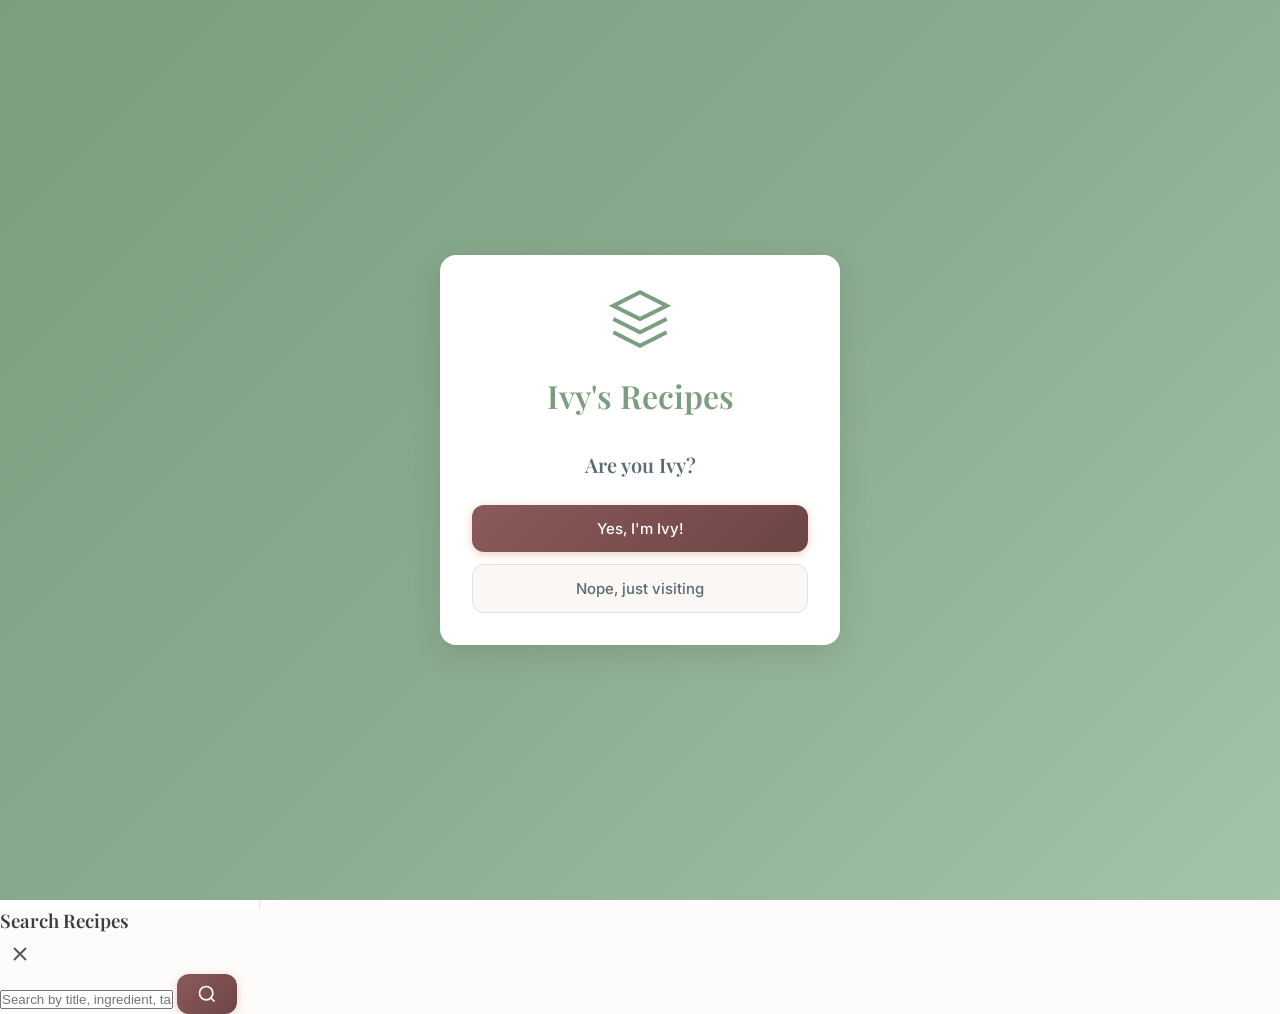
==== index.html @ b48555ba "Add meal plan bulk actions, weekly view, and drag-and-drop - Add bulk "Add to Meal Plan" button with" ====
<!DOCTYPE html>
<html lang="en">
<head>
    <meta charset="UTF-8">
    <meta name="viewport" content="width=device-width, initial-scale=1.0">
    <meta name="description" content="Ivy's Recipes - Save, organize, and find your favorite recipes">
    <meta name="theme-color" content="#7b9971">
    <meta name="apple-mobile-web-app-capable" content="yes">
    <meta name="apple-mobile-web-app-status-bar-style" content="default">
    <meta name="apple-mobile-web-app-title" content="Ivy's Recipes">
    <title>Ivy's Recipes</title>
    <link rel="manifest" href="manifest.json">
    <link rel="apple-touch-icon" href="icons/icon-192.png">
    <link rel="preconnect" href="https://fonts.googleapis.com">
    <link rel="preconnect" href="https://fonts.gstatic.com" crossorigin>
    <link href="https://fonts.googleapis.com/css2?family=Inter:wght@400;500;600&family=Pacifico&family=Playfair+Display:wght@600&display=swap" rel="stylesheet">
    <link rel="stylesheet" href="styles.css">
    <!-- Firebase SDK -->
    <script src="https://www.gstatic.com/firebasejs/9.23.0/firebase-app-compat.js"></script>
    <script src="https://www.gstatic.com/firebasejs/9.23.0/firebase-database-compat.js"></script>
    <script src="https://www.gstatic.com/firebasejs/9.23.0/firebase-storage-compat.js"></script>
</head>
<body>
    <!-- Auth Overlay -->
    <div id="auth-overlay" class="auth-overlay" hidden>
        <div class="auth-content">
            <div class="auth-icon">
                <svg width="64" height="64" viewBox="0 0 24 24" fill="none" stroke="currentColor" stroke-width="1.5">
                    <path d="M12 2L2 7l10 5 10-5-10-5zM2 17l10 5 10-5M2 12l10 5 10-5"></path>
                </svg>
            </div>
            <h1 class="auth-title">Ivy's Recipes</h1>

            <div id="auth-question-section" class="auth-section">
                <p class="auth-question">Are you Ivy?</p>
                <div class="auth-buttons">
                    <button id="auth-yes" class="btn btn-primary">Yes, I'm Ivy!</button>
                    <button id="auth-no" class="btn btn-secondary">Nope, just visiting</button>
                </div>
            </div>

            <div id="auth-password-section" class="auth-section" hidden>
                <p class="auth-question">Enter your password:</p>
                <div class="auth-password-form">
                    <input type="password" id="auth-password" class="auth-password-input" placeholder="Password...">
                    <button id="auth-submit-password" class="btn btn-primary">Enter</button>
                </div>
                <p id="auth-password-error" class="auth-error" hidden>That's not right. Try again!</p>
            </div>

            <div id="auth-not-ivy-section" class="auth-section" hidden>
                <p class="auth-message">That's ok. You can still see all of Ivy's Recipes and suggest recipes for her to try! (:</p>
                <button id="auth-continue" class="btn btn-primary">Continue</button>
            </div>
        </div>
    </div>

    <div id="app">
        <!-- Header with Ivy Banner -->
        <header class="header">
            <div class="header-banner">
                <h1 class="logo">Ivy's Recipes</h1>
                <div class="bookmarklet-inline" title="Drag me to your bookmarks bar!">
                    <a id="bookmarklet-drag" href="#" class="bookmarklet-drag-btn">
                        <svg width="14" height="14" viewBox="0 0 24 24" fill="none" stroke="currentColor" stroke-width="2">
                            <path d="m19 21-7-5-7 5V5a2 2 0 0 1 2-2h10a2 2 0 0 1 2 2z"></path>
                        </svg>
                        Save Recipe
                    </a>
                    <span class="bookmarklet-hint">drag to bookmarks</span>
                </div>
            </div>
            <div class="header-content">
                <!-- Sidebar Toggle -->
                <button id="btn-sidebar-toggle" class="btn btn-icon btn-sidebar-toggle-header" aria-label="Toggle sidebar" title="Toggle sidebar">
                    <svg width="20" height="20" viewBox="0 0 24 24" fill="none" stroke="currentColor" stroke-width="2">
                        <rect x="3" y="3" width="18" height="18" rx="2" ry="2"></rect>
                        <line x1="9" y1="3" x2="9" y2="21"></line>
                    </svg>
                </button>

                <!-- Centered Search -->
                <div class="header-search" id="header-search-container">
                    <input type="text" id="header-search" class="header-search-input" placeholder="Search recipes...">
                    <button type="button" id="btn-search-close" class="btn btn-icon search-close-btn" aria-label="Close search">
                        <svg width="20" height="20" viewBox="0 0 24 24" fill="none" stroke="currentColor" stroke-width="2">
                            <path d="M18 6 6 18M6 6l12 12"></path>
                        </svg>
                    </button>
                </div>

                <!-- Right-side Actions -->
                <div class="header-actions">
                    <!-- Mobile Search Toggle -->
                    <button id="btn-search-toggle" class="btn btn-icon search-toggle-btn" aria-label="Search" title="Search">
                        <svg width="20" height="20" viewBox="0 0 24 24" fill="none" stroke="currentColor" stroke-width="2">
                            <circle cx="11" cy="11" r="8"></circle>
                            <path d="m21 21-4.35-4.35"></path>
                        </svg>
                    </button>
                    <!-- Cloud Sync Status -->
                    <button id="btn-cloud-sync" class="btn btn-icon" aria-label="Cloud sync" title="Cloud sync" hidden>
                        <svg id="cloud-sync-icon" width="20" height="20" viewBox="0 0 24 24" fill="none" stroke="currentColor" stroke-width="2">
                            <path d="M18 10h-1.26A8 8 0 1 0 9 20h9a5 5 0 0 0 0-10z"></path>
                        </svg>
                    </button>
                    <!-- Add Recipe with Dropdown -->
                    <div class="add-recipe-container">
                        <button id="btn-add-recipe" class="btn btn-primary">
                            + Add Recipe
                            <svg width="16" height="16" viewBox="0 0 24 24" fill="none" stroke="currentColor" stroke-width="2">
                                <polyline points="6 9 12 15 18 9"></polyline>
                            </svg>
                        </button>
                        <div id="add-recipe-dropdown" class="dropdown-menu" hidden>
                            <button id="btn-add-from-url" class="dropdown-item">
                                <svg width="18" height="18" viewBox="0 0 24 24" fill="none" stroke="currentColor" stroke-width="2">
                                    <path d="M10 13a5 5 0 0 0 7.54.54l3-3a5 5 0 0 0-7.07-7.07l-1.72 1.71"></path>
                                    <path d="M14 11a5 5 0 0 0-7.54-.54l-3 3a5 5 0 0 0 7.07 7.07l1.71-1.71"></path>
                                </svg>
                                From URL
                            </button>
                            <button id="btn-add-manual" class="dropdown-item">
                                <svg width="18" height="18" viewBox="0 0 24 24" fill="none" stroke="currentColor" stroke-width="2">
                                    <path d="M11 4H4a2 2 0 0 0-2 2v14a2 2 0 0 0 2 2h14a2 2 0 0 0 2-2v-7"></path>
                                    <path d="M18.5 2.5a2.121 2.121 0 0 1 3 3L12 15l-4 1 1-4 9.5-9.5z"></path>
                                </svg>
                                Manual Entry
                            </button>
                            <div class="dropdown-divider"></div>
                            <button id="btn-import" class="dropdown-item">
                                <svg width="18" height="18" viewBox="0 0 24 24" fill="none" stroke="currentColor" stroke-width="2">
                                    <path d="M21 15v4a2 2 0 0 1-2 2H5a2 2 0 0 1-2-2v-4"></path>
                                    <polyline points="7 10 12 15 17 10"></polyline>
                                    <line x1="12" y1="15" x2="12" y2="3"></line>
                                </svg>
                                Import File
                            </button>
                            <button id="btn-bulk-import" class="dropdown-item">
                                <svg width="18" height="18" viewBox="0 0 24 24" fill="none" stroke="currentColor" stroke-width="2">
                                    <line x1="8" y1="6" x2="21" y2="6"></line>
                                    <line x1="8" y1="12" x2="21" y2="12"></line>
                                    <line x1="8" y1="18" x2="21" y2="18"></line>
                                    <line x1="3" y1="6" x2="3.01" y2="6"></line>
                                    <line x1="3" y1="12" x2="3.01" y2="12"></line>
                                    <line x1="3" y1="18" x2="3.01" y2="18"></line>
                                </svg>
                                Batch Add URLs
                            </button>
                        </div>
                    </div>

                    <!-- Menu (3 dots) -->
                    <div class="menu-container">
                        <button id="btn-menu" class="btn btn-icon" aria-label="Menu">
                            <svg width="20" height="20" viewBox="0 0 24 24" fill="none" stroke="currentColor" stroke-width="2">
                                <circle cx="12" cy="12" r="1"></circle>
                                <circle cx="12" cy="5" r="1"></circle>
                                <circle cx="12" cy="19" r="1"></circle>
                            </svg>
                        </button>
                        <div id="dropdown-menu" class="dropdown-menu" hidden>
                            <button id="btn-export" class="dropdown-item">
                                <svg width="18" height="18" viewBox="0 0 24 24" fill="none" stroke="currentColor" stroke-width="2">
                                    <path d="M21 15v4a2 2 0 0 1-2 2H5a2 2 0 0 1-2-2v-4"></path>
                                    <polyline points="17 8 12 3 7 8"></polyline>
                                    <line x1="12" y1="3" x2="12" y2="15"></line>
                                </svg>
                                Export Recipes
                            </button>
                            <button id="btn-install" class="dropdown-item">
                                <svg width="18" height="18" viewBox="0 0 24 24" fill="none" stroke="currentColor" stroke-width="2">
                                    <rect x="5" y="2" width="14" height="20" rx="2" ry="2"></rect>
                                    <line x1="12" y1="18" x2="12" y2="18"></line>
                                </svg>
                                Install App
                            </button>
                            <button id="btn-sync" class="dropdown-item">
                                <svg width="18" height="18" viewBox="0 0 24 24" fill="none" stroke="currentColor" stroke-width="2">
                                    <polyline points="23 4 23 10 17 10"></polyline>
                                    <polyline points="1 20 1 14 7 14"></polyline>
                                    <path d="M3.51 9a9 9 0 0 1 14.85-3.36L23 10M1 14l4.64 4.36A9 9 0 0 0 20.49 15"></path>
                                </svg>
                                Sync to Cloud
                            </button>
                            <div class="dropdown-divider"></div>
                            <button id="btn-logout" class="dropdown-item">
                                <svg width="18" height="18" viewBox="0 0 24 24" fill="none" stroke="currentColor" stroke-width="2">
                                    <path d="M9 21H5a2 2 0 0 1-2-2V5a2 2 0 0 1 2-2h4"></path>
                                    <polyline points="16 17 21 12 16 7"></polyline>
                                    <line x1="21" y1="12" x2="9" y2="12"></line>
                                </svg>
                                <span id="logout-text">Log Out</span>
                            </button>
                        </div>
                    </div>
                </div>
            </div>
        </header>

        <!-- Main Layout with Sidebar -->
        <div class="main-layout">
            <!-- Sidebar overlay for mobile -->
            <div id="sidebar-overlay" class="sidebar-overlay"></div>

            <!-- Sidebar -->
            <aside class="sidebar" id="sidebar">
                <div class="sidebar-section">
                    <div class="sidebar-section-content">
                        <button class="sidebar-item active" data-filter="all">
                            <svg viewBox="0 0 24 24" fill="none" stroke="currentColor" stroke-width="2">
                                <path d="M3 9l9-7 9 7v11a2 2 0 0 1-2 2H5a2 2 0 0 1-2-2z"></path>
                                <polyline points="9 22 9 12 15 12 15 22"></polyline>
                            </svg>
                            All Recipes
                            <span class="sidebar-item-count" id="count-all">0</span>
                        </button>
                        <button class="sidebar-item" data-filter="recent">
                            <svg viewBox="0 0 24 24" fill="none" stroke="currentColor" stroke-width="2">
                                <circle cx="12" cy="12" r="10"></circle>
                                <polyline points="12 6 12 12 16 14"></polyline>
                            </svg>
                            Recently Added
                        </button>
                        <button class="sidebar-item" data-filter="favorites">
                            <svg viewBox="0 0 24 24" fill="none" stroke="currentColor" stroke-width="2">
                                <path d="M20.84 4.61a5.5 5.5 0 0 0-7.78 0L12 5.67l-1.06-1.06a5.5 5.5 0 0 0-7.78 7.78l1.06 1.06L12 21.23l7.78-7.78 1.06-1.06a5.5 5.5 0 0 0 0-7.78z"></path>
                            </svg>
                            Favorites
                        </button>
                    </div>
                </div>

                <div class="sidebar-section" id="folders-section">
                    <div class="sidebar-section-label">Folders</div>
                    <div id="sidebar-folders">
                        <!-- Folders will be populated by JS -->
                    </div>
                    <button class="sidebar-item sidebar-item-add" id="btn-add-folder">
                        <svg viewBox="0 0 24 24" fill="none" stroke="currentColor" stroke-width="2">
                            <line x1="12" y1="5" x2="12" y2="19"></line>
                            <line x1="5" y1="12" x2="19" y2="12"></line>
                        </svg>
                        New Folder
                    </button>
                </div>

                <div class="sidebar-section" id="meal-planning-section">
                    <div class="sidebar-section-label">Meal Planning</div>
                    <div id="sidebar-meal-plans">
                        <!-- Meal plans will be populated by JS -->
                    </div>
                    <button class="sidebar-item sidebar-item-add" id="btn-add-meal-plan">
                        <svg viewBox="0 0 24 24" fill="none" stroke="currentColor" stroke-width="2">
                            <line x1="12" y1="5" x2="12" y2="19"></line>
                            <line x1="5" y1="12" x2="19" y2="12"></line>
                        </svg>
                        New Week Plan
                    </button>
                </div>

                <div class="sidebar-section" id="categories-section">
                    <div class="sidebar-section-label">Categories</div>
                    <div class="sidebar-tags" id="sidebar-tags">
                        <!-- Tags will be populated by JS -->
                    </div>
                </div>
            </aside>

            <!-- Main Content -->
            <main class="main-content">
                <div class="content-header">
                    <div class="content-header-left">
                        <h2 class="content-title" id="content-title">All Recipes</h2>
                        <span class="recipe-count" id="recipe-count">0 recipes</span>
                        <!-- Meal Plan Actions (shown when viewing meal plan) -->
                        <div id="meal-plan-actions" class="meal-plan-actions" hidden>
                            <button id="btn-rename-meal-plan" class="btn btn-sm btn-secondary" title="Rename">
                                <svg width="14" height="14" viewBox="0 0 24 24" fill="none" stroke="currentColor" stroke-width="2">
                                    <path d="M11 4H4a2 2 0 0 0-2 2v14a2 2 0 0 0 2 2h14a2 2 0 0 0 2-2v-7"></path>
                                    <path d="M18.5 2.5a2.121 2.121 0 0 1 3 3L12 15l-4 1 1-4 9.5-9.5z"></path>
                                </svg>
                                Rename
                            </button>
                            <button id="btn-copy-ingredients" class="btn btn-sm btn-primary" title="Copy all ingredients">
                                <svg width="14" height="14" viewBox="0 0 24 24" fill="none" stroke="currentColor" stroke-width="2">
                                    <rect x="9" y="9" width="13" height="13" rx="2" ry="2"></rect>
                                    <path d="M5 15H4a2 2 0 0 1-2-2V4a2 2 0 0 1 2-2h9a2 2 0 0 1 2 2v1"></path>
                                </svg>
                                See Ingredients
                            </button>
                        </div>
                    </div>
                    <div class="content-header-right">
                        <!-- Time Filter Dropdown -->
                        <div class="time-filter-container">
                            <button id="btn-time-filter" class="btn btn-icon" aria-label="Filter by time" title="Filter by cook time">
                                <svg width="18" height="18" viewBox="0 0 24 24" fill="none" stroke="currentColor" stroke-width="2">
                                    <circle cx="12" cy="12" r="10"></circle>
                                    <polyline points="12 6 12 12 16 14"></polyline>
                                </svg>
                                <span id="time-filter-label" class="time-filter-label" hidden></span>
                            </button>
                            <div id="time-filter-dropdown" class="dropdown-menu time-filter-dropdown" hidden>
                                <button class="dropdown-item time-filter-option active" data-time="all">
                                    <svg width="16" height="16" viewBox="0 0 24 24" fill="none" stroke="currentColor" stroke-width="2">
                                        <circle cx="12" cy="12" r="10"></circle>
                                    </svg>
                                    All times
                                </button>
                                <button class="dropdown-item time-filter-option" data-time="30">
                                    <svg width="16" height="16" viewBox="0 0 24 24" fill="none" stroke="currentColor" stroke-width="2">
                                        <circle cx="12" cy="12" r="10"></circle>
                                        <polyline points="12 6 12 12 16 14"></polyline>
                                    </svg>
                                    Under 30 min
                                </button>
                                <button class="dropdown-item time-filter-option" data-time="60">
                                    <svg width="16" height="16" viewBox="0 0 24 24" fill="none" stroke="currentColor" stroke-width="2">
                                        <circle cx="12" cy="12" r="10"></circle>
                                        <polyline points="12 6 12 12 16 14"></polyline>
                                    </svg>
                                    Under 1 hour
                                </button>
                                <button class="dropdown-item time-filter-option" data-time="90">
                                    <svg width="16" height="16" viewBox="0 0 24 24" fill="none" stroke="currentColor" stroke-width="2">
                                        <circle cx="12" cy="12" r="10"></circle>
                                        <polyline points="12 6 12 12 16 14"></polyline>
                                    </svg>
                                    Under 1.5 hours
                                </button>
                                <button class="dropdown-item time-filter-option" data-time="120">
                                    <svg width="16" height="16" viewBox="0 0 24 24" fill="none" stroke="currentColor" stroke-width="2">
                                        <circle cx="12" cy="12" r="10"></circle>
                                        <polyline points="12 6 12 12 16 14"></polyline>
                                    </svg>
                                    Under 2 hours
                                </button>
                            </div>
                        </div>
                        <!-- Bulk Selection Toggle -->
                        <button id="btn-bulk-select" class="btn btn-icon" aria-label="Select multiple" title="Select multiple recipes">
                            <svg width="18" height="18" viewBox="0 0 24 24" fill="none" stroke="currentColor" stroke-width="2">
                                <polyline points="9 11 12 14 22 4"></polyline>
                                <path d="M21 12v7a2 2 0 0 1-2 2H5a2 2 0 0 1-2-2V5a2 2 0 0 1 2-2h11"></path>
                            </svg>
                        </button>
                        <!-- View Toggle -->
                        <div class="view-toggle">
                            <button id="btn-grid-view" class="btn btn-icon active" aria-label="Grid view" title="Grid view">
                                <svg width="18" height="18" viewBox="0 0 24 24" fill="none" stroke="currentColor" stroke-width="2">
                                    <rect x="3" y="3" width="7" height="7"></rect>
                                    <rect x="14" y="3" width="7" height="7"></rect>
                                    <rect x="3" y="14" width="7" height="7"></rect>
                                    <rect x="14" y="14" width="7" height="7"></rect>
                                </svg>
                            </button>
                            <button id="btn-list-view" class="btn btn-icon" aria-label="List view" title="List view">
                                <svg width="18" height="18" viewBox="0 0 24 24" fill="none" stroke="currentColor" stroke-width="2">
                                    <line x1="8" y1="6" x2="21" y2="6"></line>
                                    <line x1="8" y1="12" x2="21" y2="12"></line>
                                    <line x1="8" y1="18" x2="21" y2="18"></line>
                                    <line x1="3" y1="6" x2="3.01" y2="6"></line>
                                    <line x1="3" y1="12" x2="3.01" y2="12"></line>
                                    <line x1="3" y1="18" x2="3.01" y2="18"></line>
                                </svg>
                            </button>
                        </div>
                    </div>
                </div>

                <!-- Bulk Actions Bar (hidden by default) -->
                <div id="bulk-actions-bar" class="bulk-actions-bar" hidden>
                    <div class="bulk-actions-left">
                        <button id="btn-select-all" class="btn btn-secondary btn-sm">Select All</button>
                        <span id="bulk-selected-count">0 selected</span>
                    </div>
                    <div class="bulk-actions-right">
                        <button id="btn-bulk-add-folder" class="btn btn-secondary btn-sm">
                            <svg width="16" height="16" viewBox="0 0 24 24" fill="none" stroke="currentColor" stroke-width="2">
                                <path d="M22 19a2 2 0 0 1-2 2H4a2 2 0 0 1-2-2V5a2 2 0 0 1 2-2h5l2 3h9a2 2 0 0 1 2 2z"></path>
                                <line x1="12" y1="11" x2="12" y2="17"></line>
                                <line x1="9" y1="14" x2="15" y2="14"></line>
                            </svg>
                            Add to Folder
                        </button>
                        <button id="btn-bulk-add-meal-plan" class="btn btn-secondary btn-sm">
                            <svg width="16" height="16" viewBox="0 0 24 24" fill="none" stroke="currentColor" stroke-width="2">
                                <rect x="3" y="4" width="18" height="18" rx="2" ry="2"></rect>
                                <line x1="16" y1="2" x2="16" y2="6"></line>
                                <line x1="8" y1="2" x2="8" y2="6"></line>
                                <line x1="3" y1="10" x2="21" y2="10"></line>
                            </svg>
                            Add to Meal Plan
                        </button>
                        <button id="btn-bulk-delete" class="btn btn-danger btn-sm">
                            <svg width="16" height="16" viewBox="0 0 24 24" fill="none" stroke="currentColor" stroke-width="2">
                                <polyline points="3 6 5 6 21 6"></polyline>
                                <path d="M19 6v14a2 2 0 0 1-2 2H7a2 2 0 0 1-2-2V6m3 0V4a2 2 0 0 1 2-2h4a2 2 0 0 1 2 2v2"></path>
                            </svg>
                            Delete
                        </button>
                        <button id="btn-bulk-cancel" class="btn btn-icon" aria-label="Cancel selection">
                            <svg width="18" height="18" viewBox="0 0 24 24" fill="none" stroke="currentColor" stroke-width="2">
                                <path d="M18 6 6 18M6 6l12 12"></path>
                            </svg>
                        </button>
                    </div>
                </div>

                <!-- Bulk Folder Selection Dropdown -->
                <div id="bulk-folder-dropdown" class="bulk-folder-dropdown" hidden>
                    <div class="bulk-folder-header">
                        <span>Add to folder</span>
                        <button id="btn-close-bulk-folder" class="btn btn-icon btn-sm">
                            <svg width="16" height="16" viewBox="0 0 24 24" fill="none" stroke="currentColor" stroke-width="2">
                                <path d="M18 6 6 18M6 6l12 12"></path>
                            </svg>
                        </button>
                    </div>
                    <div id="bulk-folder-list" class="bulk-folder-list">
                        <!-- Folders populated by JS -->
                    </div>
                    <button id="btn-bulk-new-folder" class="dropdown-item bulk-folder-new">
                        <svg width="16" height="16" viewBox="0 0 24 24" fill="none" stroke="currentColor" stroke-width="2">
                            <line x1="12" y1="5" x2="12" y2="19"></line>
                            <line x1="5" y1="12" x2="19" y2="12"></line>
                        </svg>
                        Create new folder
                    </button>
                </div>

                <!-- Bulk Meal Plan Selection Dropdown -->
                <div id="bulk-meal-plan-dropdown" class="bulk-folder-dropdown" hidden>
                    <div class="bulk-folder-header">
                        <span>Add to meal plan</span>
                        <button id="btn-close-bulk-meal-plan" class="btn btn-icon btn-sm">
                            <svg width="16" height="16" viewBox="0 0 24 24" fill="none" stroke="currentColor" stroke-width="2">
                                <path d="M18 6 6 18M6 6l12 12"></path>
                            </svg>
                        </button>
                    </div>
                    <div id="bulk-meal-plan-list" class="bulk-folder-list">
                        <!-- Meal plans populated by JS -->
                    </div>
                    <div class="bulk-day-select" id="bulk-day-select" hidden>
                        <label>Select day:</label>
                        <select id="bulk-meal-plan-day">
                            <option value="monday">Monday</option>
                            <option value="tuesday">Tuesday</option>
                            <option value="wednesday">Wednesday</option>
                            <option value="thursday">Thursday</option>
                            <option value="friday">Friday</option>
                            <option value="saturday">Saturday</option>
                            <option value="sunday">Sunday</option>
                        </select>
                        <button id="btn-bulk-add-to-day" class="btn btn-primary btn-sm">Add</button>
                    </div>
                    <button id="btn-bulk-new-meal-plan" class="dropdown-item bulk-folder-new">
                        <svg width="16" height="16" viewBox="0 0 24 24" fill="none" stroke="currentColor" stroke-width="2">
                            <line x1="12" y1="5" x2="12" y2="19"></line>
                            <line x1="5" y1="12" x2="19" y2="12"></line>
                        </svg>
                        Create new meal plan
                    </button>
                </div>

                <div id="recipe-grid" class="recipe-grid">
                    <!-- Recipes will be inserted here -->
                </div>

                <!-- Empty State -->
                <div id="empty-state" class="empty-state" hidden>
                    <div class="empty-state-icon">
                        <svg width="64" height="64" viewBox="0 0 24 24" fill="none" stroke="currentColor" stroke-width="1.5">
                            <path d="M12 2L2 7l10 5 10-5-10-5zM2 17l10 5 10-5M2 12l10 5 10-5"></path>
                        </svg>
                    </div>
                    <h2>No recipes yet</h2>
                    <p>Start building your collection by adding your first recipe!</p>
                    <button class="btn btn-primary" id="btn-add-first">+ Add Your First Recipe</button>
                </div>

                <!-- No Results State -->
                <div id="no-results" class="empty-state" hidden>
                    <div class="empty-state-icon">
                        <svg width="64" height="64" viewBox="0 0 24 24" fill="none" stroke="currentColor" stroke-width="1.5">
                            <circle cx="11" cy="11" r="8"></circle>
                            <path d="m21 21-4.35-4.35"></path>
                        </svg>
                    </div>
                    <h2>No recipes found</h2>
                    <p>Try a different search term or filter</p>
                </div>
            </main>
        </div>

        <!-- Add/Edit Recipe Modal -->
        <div id="modal-recipe" class="modal" hidden>
            <div class="modal-backdrop" data-close-modal></div>
            <div class="modal-content">
                <div class="modal-header">
                    <h2 id="modal-title">Add Recipe</h2>
                    <button type="button" class="btn btn-icon modal-close-btn" aria-label="Close">
                        <svg width="24" height="24" viewBox="0 0 24 24" fill="none" stroke="currentColor" stroke-width="2">
                            <path d="M18 6 6 18M6 6l12 12"></path>
                        </svg>
                    </button>
                </div>
                <div class="modal-body">
                    <!-- URL Import Section (shown conditionally) -->
                    <div class="url-import-section" id="url-import-section">
                        <label for="recipe-fetch-url">Import from URL</label>
                        <div class="url-input-wrapper">
                            <input type="url" id="recipe-fetch-url" placeholder="Paste recipe URL here...">
                            <button type="button" id="btn-fetch-url" class="btn btn-secondary">Fetch</button>
                        </div>
                        <p class="help-text">Paste a recipe URL and we'll try to extract the details automatically</p>
                    </div>

                    <div class="divider" id="url-divider">
                        <span>or enter manually</span>
                    </div>

                    <form id="recipe-form">
                        <input type="hidden" id="recipe-id">
                        <input type="hidden" id="recipe-photos" value="[]">

                        <div class="form-group">
                            <label for="recipe-title">Recipe Title *</label>
                            <input type="text" id="recipe-title" required placeholder="e.g., Grandma's Apple Pie">
                        </div>

                        <div class="form-group">
                            <label for="recipe-image">Cover Image</label>
                            <div class="image-input-row">
                                <input type="text" id="recipe-image" placeholder="Paste URL or upload...">
                                <button type="button" id="btn-upload-image" class="btn btn-secondary btn-sm" title="Upload image">
                                    <svg width="16" height="16" viewBox="0 0 24 24" fill="none" stroke="currentColor" stroke-width="2">
                                        <path d="M21 15v4a2 2 0 0 1-2 2H5a2 2 0 0 1-2-2v-4"></path>
                                        <polyline points="17 8 12 3 7 8"></polyline>
                                        <line x1="12" y1="3" x2="12" y2="15"></line>
                                    </svg>
                                </button>
                            </div>
                            <div id="image-preview" class="image-preview" hidden></div>
                            <input type="file" id="recipe-image-file" accept="image/*" hidden>
                        </div>

                        <!-- Recipe Photos Section (for cookbook recipes) -->
                        <div class="form-group" id="recipe-photos-section" hidden>
                            <label>Recipe Photos</label>
                            <div id="recipe-photos-preview" class="recipe-photos-preview"></div>
                            <p class="help-text">These photos contain the recipe details from your cookbook</p>
                        </div>

                        <div class="form-row">
                            <div class="form-group">
                                <label for="recipe-servings">Servings</label>
                                <input type="text" id="recipe-servings" placeholder="e.g., 4">
                            </div>
                            <div class="form-group">
                                <label for="recipe-prep-time">Prep Time</label>
                                <input type="text" id="recipe-prep-time" placeholder="e.g., 15 mins">
                            </div>
                            <div class="form-group">
                                <label for="recipe-cook-time">Cook Time</label>
                                <input type="text" id="recipe-cook-time" placeholder="e.g., 30 mins">
                            </div>
                        </div>

                        <div class="form-group">
                            <label for="recipe-tags">Tags</label>
                            <input type="text" id="recipe-tags" placeholder="e.g., vegan, quick, summer (comma separated)">
                            <div class="suggested-tags">
                                <span class="suggested-label">Suggestions:</span>
                                <button type="button" class="tag-suggestion" data-tag="Quick">Quick</button>
                                <button type="button" class="tag-suggestion" data-tag="Vegan">Vegan</button>
                                <button type="button" class="tag-suggestion" data-tag="Vegetarian">Vegetarian</button>
                                <button type="button" class="tag-suggestion" data-tag="Instant Pot">Instant Pot</button>
                                <button type="button" class="tag-suggestion" data-tag="Summer">Summer</button>
                                <button type="button" class="tag-suggestion" data-tag="Comfort Food">Comfort Food</button>
                                <button type="button" class="tag-suggestion" data-tag="Dessert">Dessert</button>
                                <button type="button" class="tag-suggestion" data-tag="Breakfast">Breakfast</button>
                                <button type="button" class="tag-suggestion" data-tag="Cookbook">Cookbook</button>
                            </div>
                        </div>

                        <div class="form-group">
                            <label for="recipe-ingredients">Ingredients <span id="ingredients-optional" hidden>(optional for cookbook photos)</span></label>
                            <textarea id="recipe-ingredients" rows="6" placeholder="Enter each ingredient on a new line, e.g.:
2 cups flour
1 cup sugar
3 eggs"></textarea>
                        </div>

                        <div class="form-group">
                            <label for="recipe-instructions">Instructions <span id="instructions-optional" hidden>(optional for cookbook photos)</span></label>
                            <textarea id="recipe-instructions" rows="8" placeholder="Enter step-by-step instructions..."></textarea>
                        </div>

                        <div class="form-group">
                            <label for="recipe-notes">Notes</label>
                            <textarea id="recipe-notes" rows="3" placeholder="Any additional notes, tips, or variations..."></textarea>
                        </div>

                        <div class="form-group">
                            <label for="recipe-source">Source (searchable)</label>
                            <input type="text" id="recipe-source" placeholder="e.g., NYT Cooking, Smitten Kitchen, cookbook name">
                        </div>

                        <div class="form-group">
                            <label for="recipe-url">Original Recipe URL</label>
                            <input type="url" id="recipe-url" placeholder="https://...">
                        </div>

                        <!-- Additional Photos Upload Section -->
                        <div class="form-group" id="edit-photos-upload-section">
                            <label>Add Photos</label>
                            <div class="edit-photos-controls">
                                <input type="file" id="edit-photo-upload" accept="image/*" multiple hidden>
                                <button type="button" id="btn-edit-upload-photos" class="btn btn-secondary">
                                    <svg width="16" height="16" viewBox="0 0 24 24" fill="none" stroke="currentColor" stroke-width="2">
                                        <path d="M21 15v4a2 2 0 0 1-2 2H5a2 2 0 0 1-2-2v-4"></path>
                                        <polyline points="17 8 12 3 7 8"></polyline>
                                        <line x1="12" y1="3" x2="12" y2="15"></line>
                                    </svg>
                                    Upload Photos
                                </button>
                                <p class="help-text">Add photos to this recipe</p>
                            </div>
                            <div id="edit-photos-preview" class="edit-photos-preview"></div>
                        </div>

                        <div class="form-group" id="suggester-section" hidden>
                            <label for="suggester-name">Your Name (optional)</label>
                            <input type="text" id="suggester-name" placeholder="So Ivy knows who suggested this!">
                        </div>

                        <div class="form-actions">
                            <button type="button" class="btn btn-secondary modal-close-btn">Cancel</button>
                            <button type="submit" class="btn btn-primary">Save Recipe</button>
                        </div>
                    </form>
                </div>
            </div>
        </div>

        <!-- View Recipe Modal -->
        <div id="modal-view" class="modal" hidden>
            <div class="modal-backdrop" data-close-modal></div>
            <div class="modal-content modal-view-content">
                <div class="modal-header">
                    <h2 id="view-title">Recipe Title</h2>
                    <div class="modal-actions">
                        <div class="view-folder-menu">
                            <button id="btn-add-to-folder" class="btn btn-icon" aria-label="Add to folder">
                                <svg width="20" height="20" viewBox="0 0 24 24" fill="none" stroke="currentColor" stroke-width="2">
                                    <path d="M22 19a2 2 0 0 1-2 2H4a2 2 0 0 1-2-2V5a2 2 0 0 1 2-2h5l2 3h9a2 2 0 0 1 2 2z"></path>
                                    <line x1="12" y1="11" x2="12" y2="17"></line>
                                    <line x1="9" y1="14" x2="15" y2="14"></line>
                                </svg>
                            </button>
                            <div id="view-folder-dropdown" class="view-folder-dropdown" hidden>
                                <div id="view-folder-list">
                                    <!-- Folders will be populated by JS -->
                                </div>
                                <button id="btn-view-new-folder" class="view-folder-item view-folder-new">
                                    <svg width="16" height="16" viewBox="0 0 24 24" fill="none" stroke="currentColor" stroke-width="2">
                                        <line x1="12" y1="5" x2="12" y2="19"></line>
                                        <line x1="5" y1="12" x2="19" y2="12"></line>
                                    </svg>
                                    Create new folder
                                </button>
                            </div>
                        </div>
                        <button id="btn-open-new-tab" class="btn btn-icon" aria-label="Open in new tab" title="Open in new tab">
                            <svg width="20" height="20" viewBox="0 0 24 24" fill="none" stroke="currentColor" stroke-width="2">
                                <path d="M18 13v6a2 2 0 0 1-2 2H5a2 2 0 0 1-2-2V8a2 2 0 0 1 2-2h6"></path>
                                <polyline points="15 3 21 3 21 9"></polyline>
                                <line x1="10" y1="14" x2="21" y2="3"></line>
                            </svg>
                        </button>
                        <button id="btn-edit-recipe" class="btn btn-icon" aria-label="Edit">
                            <svg width="20" height="20" viewBox="0 0 24 24" fill="none" stroke="currentColor" stroke-width="2">
                                <path d="M11 4H4a2 2 0 0 0-2 2v14a2 2 0 0 0 2 2h14a2 2 0 0 0 2-2v-7"></path>
                                <path d="M18.5 2.5a2.121 2.121 0 0 1 3 3L12 15l-4 1 1-4 9.5-9.5z"></path>
                            </svg>
                        </button>
                        <button id="btn-delete-recipe" class="btn btn-icon btn-danger" aria-label="Delete">
                            <svg width="20" height="20" viewBox="0 0 24 24" fill="none" stroke="currentColor" stroke-width="2">
                                <polyline points="3 6 5 6 21 6"></polyline>
                                <path d="M19 6v14a2 2 0 0 1-2 2H7a2 2 0 0 1-2-2V6m3 0V4a2 2 0 0 1 2-2h4a2 2 0 0 1 2 2v2"></path>
                            </svg>
                        </button>
                        <button type="button" class="btn btn-icon modal-close-btn" aria-label="Close">
                            <svg width="24" height="24" viewBox="0 0 24 24" fill="none" stroke="currentColor" stroke-width="2">
                                <path d="M18 6 6 18M6 6l12 12"></path>
                            </svg>
                        </button>
                    </div>
                </div>
                <div class="modal-body">
                    <p id="view-suggestion-info" class="view-suggestion-info" hidden></p>
                    <div id="view-suggestion-actions" class="view-suggestion-actions" hidden>
                        <button id="btn-approve-suggestion" class="btn btn-approve">Add to Recipes</button>
                        <button id="btn-dismiss-suggestion" class="btn btn-dismiss">Dismiss</button>
                    </div>
                    <div id="view-image" class="view-image" hidden></div>

                    <!-- Recipe Photos Gallery -->
                    <div id="view-photos-section" class="view-photos-section" hidden>
                        <h3>Recipe Photos</h3>
                        <div id="view-photos-gallery" class="view-photos-gallery"></div>
                    </div>

                    <div class="view-meta" id="view-meta"></div>
                    <div class="view-tags" id="view-tags"></div>

                    <div class="view-recipe-columns">
                        <div class="view-section view-column-left" id="view-ingredients-section">
                            <h3>Ingredients</h3>
                            <ul id="view-ingredients" class="ingredients-list"></ul>
                        </div>

                        <div class="view-section view-column-right" id="view-instructions-section">
                            <h3>Instructions</h3>
                            <div id="view-instructions" class="instructions"></div>
                        </div>
                    </div>

                    <div class="view-section" id="view-notes-section" hidden>
                        <h3>Notes</h3>
                        <p id="view-notes"></p>
                    </div>

                    <!-- Image Upload Section (Ivy only) -->
                    <div class="view-section" id="view-upload-section" hidden>
                        <h3>Upload Image</h3>
                        <div class="upload-image-controls">
                            <input type="file" id="view-image-upload" accept="image/*" hidden>
                            <button type="button" id="btn-upload-view-image" class="btn btn-secondary">
                                <svg width="16" height="16" viewBox="0 0 24 24" fill="none" stroke="currentColor" stroke-width="2">
                                    <path d="M21 15v4a2 2 0 0 1-2 2H5a2 2 0 0 1-2-2v-4"></path>
                                    <polyline points="17 8 12 3 7 8"></polyline>
                                    <line x1="12" y1="3" x2="12" y2="15"></line>
                                </svg>
                                Upload Image
                            </button>
                            <label class="checkbox-label" id="set-as-cover-label" hidden>
                                <input type="checkbox" id="set-as-cover">
                                Set as cover image
                            </label>
                        </div>
                        <div id="upload-preview-container" class="upload-preview-container" hidden>
                            <div id="upload-preview" class="upload-preview"></div>
                            <button type="button" id="btn-save-uploaded-image" class="btn btn-primary btn-sm">Save Image</button>
                            <button type="button" id="btn-cancel-upload" class="btn btn-secondary btn-sm">Cancel</button>
                        </div>
                    </div>

                    <div class="view-source" id="view-source-section" hidden>
                        <a id="view-source" href="#" target="_blank" rel="noopener">Go to Original Website</a>
                    </div>
                </div>
            </div>
        </div>

        <!-- Bulk URL Import Modal -->
        <div id="modal-bulk-import" class="modal" hidden>
            <div class="modal-backdrop" data-close-modal></div>
            <div class="modal-content modal-small">
                <div class="modal-header">
                    <h2>Batch Add URLs</h2>
                    <button type="button" class="btn btn-icon modal-close-btn" aria-label="Close">
                        <svg width="24" height="24" viewBox="0 0 24 24" fill="none" stroke="currentColor" stroke-width="2">
                            <path d="M18 6 6 18M6 6l12 12"></path>
                        </svg>
                    </button>
                </div>
                <div class="modal-body">
                    <p class="help-text">Paste recipe URLs (one per line):</p>
                    <textarea id="bulk-urls" rows="8" placeholder="https://www.allrecipes.com/recipe/...
https://www.seriouseats.com/...
https://cooking.nytimes.com/..."></textarea>
                    <p class="help-text" style="margin-top: 0.5rem;">Supports most recipe websites.</p>
                    <div class="form-actions">
                        <button type="button" class="btn btn-secondary modal-close-btn">Cancel</button>
                        <button type="button" id="btn-do-bulk-import" class="btn btn-primary">Import Recipes</button>
                    </div>
                </div>
            </div>
        </div>

        <!-- Failed URLs Modal -->
        <div id="modal-failed-urls" class="modal" hidden>
            <div class="modal-backdrop" data-close-modal></div>
            <div class="modal-content modal-small">
                <div class="modal-header">
                    <h2>Failed Imports</h2>
                    <button type="button" class="btn btn-icon modal-close-btn" aria-label="Close">
                        <svg width="24" height="24" viewBox="0 0 24 24" fill="none" stroke="currentColor" stroke-width="2">
                            <path d="M18 6 6 18M6 6l12 12"></path>
                        </svg>
                    </button>
                </div>
                <div class="modal-body">
                    <p class="help-text" style="margin-bottom: 1rem;">These URLs couldn't be imported automatically. You can try adding them manually:</p>
                    <div id="failed-urls-list"></div>
                    <div class="form-actions">
                        <button type="button" class="btn btn-secondary modal-close-btn">Close</button>
                    </div>
                </div>
            </div>
        </div>

        <!-- Cookbook Recipe Import Modal -->
        <div id="modal-photo-import" class="modal" hidden>
            <div class="modal-backdrop" data-close-modal></div>
            <div class="modal-content modal-medium">
                <div class="modal-header">
                    <h2>Add Cookbook Recipe</h2>
                    <button type="button" class="btn btn-icon modal-close-btn" aria-label="Close">
                        <svg width="24" height="24" viewBox="0 0 24 24" fill="none" stroke="currentColor" stroke-width="2">
                            <path d="M18 6 6 18M6 6l12 12"></path>
                        </svg>
                    </button>
                </div>
                <div class="modal-body">
                    <p class="help-text">Upload photos of the recipe pages from your cookbook. You can add multiple photos.</p>
                    <div class="photo-import-area" id="photo-import-area">
                        <svg width="48" height="48" viewBox="0 0 24 24" fill="none" stroke="currentColor" stroke-width="1.5">
                            <rect x="3" y="3" width="18" height="18" rx="2" ry="2"></rect>
                            <circle cx="8.5" cy="8.5" r="1.5"></circle>
                            <polyline points="21 15 16 10 5 21"></polyline>
                        </svg>
                        <p>Click to select or drop photos</p>
                        <p class="help-text">Supports JPG, PNG, WebP - Select multiple</p>
                    </div>
                    <div id="photo-preview-container" hidden></div>
                    <div class="form-actions">
                        <button type="button" class="btn btn-secondary modal-close-btn">Cancel</button>
                        <button type="button" id="btn-process-photo" class="btn btn-primary" disabled>Continue</button>
                    </div>
                </div>
            </div>
        </div>

        <!-- Photo Lightbox -->
        <div id="photo-lightbox" class="photo-lightbox" hidden>
            <div class="lightbox-backdrop" data-close-lightbox></div>
            <div class="lightbox-content">
                <img id="lightbox-image" src="" alt="Recipe photo">
                <button type="button" class="lightbox-close" data-close-lightbox>
                    <svg width="24" height="24" viewBox="0 0 24 24" fill="none" stroke="currentColor" stroke-width="2">
                        <path d="M18 6 6 18M6 6l12 12"></path>
                    </svg>
                </button>
                <button type="button" class="lightbox-nav lightbox-prev" id="lightbox-prev">
                    <svg width="24" height="24" viewBox="0 0 24 24" fill="none" stroke="currentColor" stroke-width="2">
                        <polyline points="15 18 9 12 15 6"></polyline>
                    </svg>
                </button>
                <button type="button" class="lightbox-nav lightbox-next" id="lightbox-next">
                    <svg width="24" height="24" viewBox="0 0 24 24" fill="none" stroke="currentColor" stroke-width="2">
                        <polyline points="9 18 15 12 9 6"></polyline>
                    </svg>
                </button>
            </div>
        </div>

        <!-- Add to Meal Plan Modal -->
        <div id="modal-meal-plan" class="modal" hidden>
            <div class="modal-backdrop" data-close-modal></div>
            <div class="modal-content modal-small">
                <div class="modal-header">
                    <h2>Add to Meal Plan</h2>
                    <button type="button" class="btn btn-icon modal-close-btn" aria-label="Close">
                        <svg width="24" height="24" viewBox="0 0 24 24" fill="none" stroke="currentColor" stroke-width="2">
                            <path d="M18 6 6 18M6 6l12 12"></path>
                        </svg>
                    </button>
                </div>
                <div class="modal-body">
                    <input type="hidden" id="meal-plan-recipe-id">
                    <div class="form-group">
                        <label for="meal-plan-select">Select Meal Plan</label>
                        <select id="meal-plan-select" class="form-control">
                            <option value="">Choose a meal plan...</option>
                        </select>
                    </div>
                    <div class="form-group">
                        <label for="meal-plan-day">Select Day</label>
                        <select id="meal-plan-day" class="form-control">
                            <option value="monday">Monday</option>
                            <option value="tuesday">Tuesday</option>
                            <option value="wednesday">Wednesday</option>
                            <option value="thursday">Thursday</option>
                            <option value="friday">Friday</option>
                            <option value="saturday">Saturday</option>
                            <option value="sunday">Sunday</option>
                        </select>
                    </div>
                    <div id="no-meal-plans-msg" class="empty-state-small" hidden>
                        <p>No meal plans yet. Create one first!</p>
                        <button type="button" id="btn-create-meal-plan-modal" class="btn btn-secondary btn-sm">+ Create Meal Plan</button>
                    </div>
                </div>
                <div class="modal-footer">
                    <button type="button" class="btn btn-secondary" data-close-modal>Cancel</button>
                    <button type="button" id="btn-add-to-meal-plan" class="btn btn-primary">Add to Plan</button>
                </div>
            </div>
        </div>

        <!-- Suggestions Review Modal -->
        <div id="modal-suggestions" class="modal" hidden>
            <div class="modal-overlay modal-close-btn"></div>
            <div class="modal-content modal-large">
                <div class="modal-header">
                    <h2>You have new recipe suggestions to review!</h2>
                    <button type="button" class="btn btn-icon modal-close-btn" aria-label="Close">
                        <svg width="24" height="24" viewBox="0 0 24 24" fill="none" stroke="currentColor" stroke-width="2">
                            <path d="M18 6 6 18M6 6l12 12"></path>
                        </svg>
                    </button>
                </div>
                <div class="modal-body">
                    <div id="suggestions-grid" class="suggestions-grid"></div>
                </div>
            </div>
        </div>

        <!-- Install Instructions Modal -->
        <div id="modal-install" class="modal" hidden>
            <div class="modal-overlay modal-close-btn"></div>
            <div class="modal-content modal-small">
                <div class="modal-header">
                    <h2>Install Ivy's Recipes</h2>
                    <button type="button" class="btn btn-icon modal-close-btn" aria-label="Close">
                        <svg width="24" height="24" viewBox="0 0 24 24" fill="none" stroke="currentColor" stroke-width="2">
                            <path d="M18 6 6 18M6 6l12 12"></path>
                        </svg>
                    </button>
                </div>
                <div class="modal-body">
                    <div id="install-ios" class="install-instructions" hidden>
                        <p class="install-step"><strong>To install on iPhone/iPad:</strong></p>
                        <ol class="install-steps-list">
                            <li>Tap the <strong>Share</strong> button <svg width="16" height="16" viewBox="0 0 24 24" fill="none" stroke="currentColor" stroke-width="2" style="vertical-align: middle;"><path d="M4 12v8a2 2 0 0 0 2 2h12a2 2 0 0 0 2-2v-8"></path><polyline points="16 6 12 2 8 6"></polyline><line x1="12" y1="2" x2="12" y2="15"></line></svg> at the bottom of Safari</li>
                            <li>Scroll down and tap <strong>"Add to Home Screen"</strong></li>
                            <li>Tap <strong>"Add"</strong> in the top right</li>
                        </ol>
                        <p class="install-note">Once installed, you can share photos directly to Ivy's Recipes from other apps!</p>
                    </div>
                    <div id="install-android" class="install-instructions" hidden>
                        <p class="install-step"><strong>To install on Android:</strong></p>
                        <ol class="install-steps-list">
                            <li>Tap the <strong>menu</strong> (three dots) in Chrome</li>
                            <li>Tap <strong>"Add to Home screen"</strong> or <strong>"Install app"</strong></li>
                            <li>Tap <strong>"Install"</strong> to confirm</li>
                        </ol>
                        <p class="install-note">Once installed, you can share photos directly to Ivy's Recipes from other apps!</p>
                    </div>
                    <div id="install-desktop" class="install-instructions" hidden>
                        <p class="install-step"><strong>To install on Desktop:</strong></p>
                        <ol class="install-steps-list">
                            <li>Look for the <strong>install icon</strong> in the address bar</li>
                            <li>Or use the browser menu to find <strong>"Install Ivy's Recipes"</strong></li>
                        </ol>
                    </div>
                    <div id="install-already" class="install-instructions" hidden>
                        <p class="install-note">The app appears to be already installed! You can find it on your home screen.</p>
                    </div>
                </div>
                <div class="modal-footer">
                    <button type="button" class="btn btn-primary modal-close-btn">Got it!</button>
                </div>
            </div>
        </div>

        <!-- Toast Notification -->
        <div id="toast" class="toast" hidden>
            <span id="toast-message"></span>
        </div>

        <!-- Mobile Search Popup -->
        <div id="mobile-search-backdrop" class="mobile-search-backdrop"></div>
        <div id="mobile-search-popup" class="mobile-search-popup">
            <div class="mobile-search-popup-header">
                <h3 class="mobile-search-popup-title">Search Recipes</h3>
                <button type="button" id="mobile-search-close" class="btn btn-icon" aria-label="Close search">
                    <svg width="24" height="24" viewBox="0 0 24 24" fill="none" stroke="currentColor" stroke-width="2">
                        <path d="M18 6 6 18M6 6l12 12"></path>
                    </svg>
                </button>
            </div>
            <div class="mobile-search-input-wrapper">
                <input type="text" id="mobile-search-input" class="mobile-search-input" placeholder="Search by title, ingredient, tag...">
                <button type="button" id="mobile-search-submit" class="btn btn-primary mobile-search-submit" aria-label="Search">
                    <svg width="20" height="20" viewBox="0 0 24 24" fill="none" stroke="currentColor" stroke-width="2">
                        <circle cx="11" cy="11" r="8"></circle>
                        <path d="m21 21-4.35-4.35"></path>
                    </svg>
                </button>
            </div>
        </div>
    </div>

    <input type="file" id="import-file" accept=".json,.paprikarecipes,.html,.htm" hidden>
    <input type="file" id="photo-file" accept="image/*" multiple hidden>

    <script src="app.js"></script>
</body>
</html>
---- styles.css ----
/* CSS Variables - Warm Elegant Theme */
:root {
    --color-primary: #8b5a5a;
    --color-primary-dark: #6d4545;
    --color-primary-light: #a87c7c;
    --color-secondary: #5c6b73;
    --color-secondary-light: #7d8a91;
    --color-accent: #7a9e7e;
    --color-accent-light: #a3c4a7;
    --color-accent-dark: #5d7d60;
    --color-warm: #d4a5a5;
    --color-warm-light: #e8c8c8;
    --color-warm-dark: #b88a8a;
    --color-cream: #faf7f5;
    --color-background: #fdfcfb;
    --color-surface: #ffffff;
    --color-text: #3d3d3d;
    --color-text-light: #5a5a5a;
    --color-text-muted: #9ca3af;
    --color-border: #e5e0dc;
    --color-border-light: #f0ebe7;
    --color-danger: #c44d4d;
    --color-danger-dark: #a33b3b;
    --shadow-sm: 0 1px 3px rgba(0,0,0,0.06);
    --shadow-md: 0 4px 12px rgba(0,0,0,0.08);
    --shadow-lg: 0 10px 30px rgba(0,0,0,0.1);
    --radius-sm: 8px;
    --radius-md: 12px;
    --radius-lg: 16px;
    --transition: 0.2s ease;
    --sidebar-width: 260px;
}

/* Reset & Base */
*, *::before, *::after {
    box-sizing: border-box;
    margin: 0;
    padding: 0;
}

/* Ensure hidden attribute always works even with display overrides */
[hidden] {
    display: none !important;
}

html {
    font-size: 16px;
    -webkit-font-smoothing: antialiased;
    -moz-osx-font-smoothing: grayscale;
}

body {
    font-family: 'Inter', -apple-system, BlinkMacSystemFont, 'Segoe UI', sans-serif;
    background-color: var(--color-background);
    color: var(--color-text);
    line-height: 1.6;
    min-height: 100vh;
}

/* Typography */
h1, h2, h3, h4 {
    font-family: 'Playfair Display', Georgia, serif;
    font-weight: 600;
    line-height: 1.3;
}

/* Buttons */
.btn {
    display: inline-flex;
    align-items: center;
    justify-content: center;
    gap: 0.5rem;
    padding: 0.625rem 1.25rem;
    font-family: inherit;
    font-size: 0.9375rem;
    font-weight: 500;
    border: none;
    border-radius: var(--radius-md);
    cursor: pointer;
    transition: all var(--transition);
    text-decoration: none;
}

.btn-primary {
    background: linear-gradient(135deg, var(--color-primary) 0%, var(--color-primary-dark) 100%);
    color: white;
    box-shadow: 0 2px 8px rgba(196,93,62,0.3);
}

.btn-primary:hover {
    transform: translateY(-1px);
    box-shadow: 0 4px 12px rgba(196,93,62,0.4);
}

.btn-secondary {
    background-color: var(--color-cream);
    color: var(--color-secondary);
    border: 1px solid var(--color-border);
}

.btn-secondary:hover {
    background-color: var(--color-border-light);
}

.btn-icon {
    padding: 0.5rem;
    background: transparent;
    color: var(--color-text-light);
    border-radius: var(--radius-sm);
}

.btn-icon:hover {
    background-color: var(--color-cream);
    color: var(--color-text);
}

.btn-danger {
    color: var(--color-danger);
}

.btn-danger:hover {
    background-color: #fef0f0;
    color: var(--color-danger-dark);
}

.btn-sm {
    padding: 0.375rem 0.75rem;
    font-size: 0.875rem;
}

/* Cloud Sync Button */
#btn-cloud-sync {
    position: relative;
    color: var(--color-text-muted);
}

#btn-cloud-sync:hover {
    color: var(--color-accent);
}

#btn-cloud-sync.synced {
    color: var(--color-accent);
}

#btn-cloud-sync.syncing {
    color: var(--color-accent);
}

#btn-cloud-sync.syncing svg {
    animation: pulse 2s ease-in-out infinite;
}

#btn-cloud-sync.offline {
    color: var(--color-text-muted);
    opacity: 0.5;
}

@keyframes pulse {
    0%, 100% {
        opacity: 1;
    }
    50% {
        opacity: 0.5;
    }
}

/* App Layout */
#app {
    display: flex;
    flex-direction: column;
    min-height: 100vh;
}

/* Header / Banner */
.header {
    background: var(--color-surface);
    border-bottom: 1px solid var(--color-border);
    padding: 0;
    position: sticky;
    top: 0;
    z-index: 100;
}

.header-banner {
    background: linear-gradient(135deg, #7a9e7e 0%, #8bab8f 50%, #9cb9a0 100%);
    padding: 0.75rem 1.5rem;
    display: flex;
    align-items: center;
    justify-content: space-between;
}

.logo {
    font-family: 'Playfair Display', Georgia, serif;
    font-size: 1.5rem;
    font-weight: 600;
    color: white;
    text-shadow: 0 1px 2px rgba(0,0,0,0.15);
    margin: 0;
    letter-spacing: 0.01em;
}

.header-content {
    padding: 0.75rem 1.5rem;
    display: flex;
    align-items: center;
    gap: 1rem;
    position: relative;
}

/* Sidebar Toggle in Header */
.btn-sidebar-toggle-header {
    flex-shrink: 0;
}

.btn-sidebar-toggle-header.sidebar-hidden svg line:first-of-type {
    opacity: 0.3;
}

/* Header Search - Centered */
.header-search {
    flex: 1;
    max-width: 400px;
    margin: 0 auto;
}

.header-search-input {
    width: 100%;
    padding: 0.5rem 1rem;
    padding-left: 2.25rem;
    font-family: inherit;
    font-size: 0.875rem;
    border: 1px solid var(--color-border);
    border-radius: var(--radius-md);
    background-color: var(--color-cream);
    background-image: url("data:image/svg+xml,%3Csvg xmlns='http://www.w3.org/2000/svg' width='16' height='16' viewBox='0 0 24 24' fill='none' stroke='%239a8a8a' stroke-width='2'%3E%3Ccircle cx='11' cy='11' r='8'/%3E%3Cpath d='m21 21-4.35-4.35'/%3E%3C/svg%3E");
    background-repeat: no-repeat;
    background-position: 0.625rem center;
    transition: all var(--transition);
}

.header-search-input:focus {
    outline: none;
    border-color: var(--color-primary);
    background-color: white;
}

/* Search close button - hidden on desktop */
.search-close-btn {
    display: none;
}

/* Search toggle button - hidden on desktop */
.search-toggle-btn {
    display: none;
}

/* Header Actions - Right Side */
.header-actions {
    display: flex;
    align-items: center;
    gap: 0.5rem;
    flex-shrink: 0;
}

/* Add Recipe Container with Dropdown */
.add-recipe-container {
    position: relative;
}

.add-recipe-container .btn-primary svg {
    transition: transform 0.2s;
}

.add-recipe-container.open .btn-primary svg {
    transform: rotate(180deg);
}

/* Menu Container */
.menu-container {
    position: relative;
}

/* Inline Bookmarklet */
.bookmarklet-inline {
    display: flex;
    align-items: center;
    gap: 0.5rem;
    margin-left: auto;
}

.bookmarklet-drag-btn {
    display: inline-flex;
    align-items: center;
    gap: 0.375rem;
    padding: 0.375rem 0.75rem;
    background: rgba(255,255,255,0.15);
    color: white;
    text-decoration: none;
    font-size: 0.8125rem;
    font-weight: 500;
    border-radius: var(--radius-sm);
    border: 1px solid rgba(255,255,255,0.2);
    cursor: grab;
    transition: all var(--transition);
    white-space: nowrap;
}

.bookmarklet-drag-btn:hover {
    background: rgba(255,255,255,0.25);
}

.bookmarklet-drag-btn:active {
    cursor: grabbing;
}

.bookmarklet-drag-btn svg {
    flex-shrink: 0;
}

.bookmarklet-hint {
    font-size: 0.6875rem;
    color: rgba(255,255,255,0.6);
    white-space: nowrap;
}

/* Main Layout with Sidebar */
.main-layout {
    display: flex;
    flex: 1;
}

/* Sidebar */
.sidebar {
    width: var(--sidebar-width);
    background-color: var(--color-surface);
    border-right: 1px solid var(--color-border);
    display: flex;
    flex-direction: column;
    position: sticky;
    top: 110px;
    height: calc(100vh - 110px);
    overflow-y: auto;
    transition: margin-left 0.3s ease, opacity 0.3s ease;
}

.sidebar.hidden {
    margin-left: calc(-1 * var(--sidebar-width));
    opacity: 0;
    pointer-events: none;
}

.sidebar-overlay {
    display: none;
    position: fixed;
    top: 0;
    left: 0;
    right: 0;
    bottom: 0;
    background: rgba(0, 0, 0, 0.5);
    z-index: 999;
}

.sidebar-overlay.visible {
    display: block;
}

.sidebar-section {
    padding: 0.5rem 0;
    border-bottom: 1px solid var(--color-border-light);
}

.sidebar-section:last-child {
    border-bottom: none;
}

.sidebar-section-label {
    font-size: 0.6875rem;
    font-weight: 600;
    text-transform: uppercase;
    letter-spacing: 0.05em;
    color: var(--color-text-muted);
    padding: 0.75rem 1rem 0.375rem;
}

.sidebar-item-add {
    color: var(--color-accent);
}

.sidebar-item-add:hover {
    color: var(--color-accent-dark);
}

.sidebar-folder-item {
    display: flex;
    align-items: center;
    position: relative;
}

.sidebar-folder-item .sidebar-item {
    flex: 1;
    padding-right: 2rem;
}

.sidebar-folder-item.active .sidebar-item {
    background-color: var(--color-cream);
    color: var(--color-primary);
}

.sidebar-folder-delete {
    position: absolute;
    right: 0.5rem;
    padding: 0.25rem;
    background: none;
    border: none;
    cursor: pointer;
    color: var(--color-text-muted);
    opacity: 0;
    transition: opacity 0.15s ease;
    border-radius: var(--radius-sm);
}

.sidebar-folder-item:hover .sidebar-folder-delete {
    opacity: 1;
}

.sidebar-folder-delete:hover {
    color: var(--color-danger);
    background: rgba(196, 77, 77, 0.1);
}

.sidebar-folder-delete svg {
    width: 14px;
    height: 14px;
}

.sidebar-item {
    display: flex;
    align-items: center;
    gap: 0.75rem;
    padding: 0.625rem 1rem;
    font-size: 0.9375rem;
    color: var(--color-text);
    cursor: pointer;
    transition: all var(--transition);
    border: none;
    background: none;
    width: 100%;
    text-align: left;
}

.sidebar-item:hover {
    background-color: var(--color-cream);
}

.sidebar-item.active {
    background-color: var(--color-primary-light);
    color: var(--color-primary-dark);
    font-weight: 500;
}

.sidebar-item svg {
    width: 18px;
    height: 18px;
    color: var(--color-text-muted);
    flex-shrink: 0;
}

.sidebar-item.active svg {
    color: var(--color-primary);
}

.sidebar-item-count {
    margin-left: auto;
    font-size: 0.75rem;
    color: var(--color-text-muted);
    background-color: var(--color-cream);
    padding: 0.125rem 0.5rem;
    border-radius: 10px;
}

.sidebar-tags {
    /* More/Less button controls visibility - no height limit needed */
}

/* Main Content */
.main-content {
    flex: 1;
    padding: 1.5rem;
    min-width: 0;
}

/* Content Header */
.content-header {
    display: flex;
    align-items: center;
    justify-content: space-between;
    margin-bottom: 1.5rem;
    flex-wrap: wrap;
    gap: 0.75rem;
}

.content-header-left {
    display: flex;
    align-items: center;
    gap: 1rem;
    flex-wrap: wrap;
}

.content-header-right {
    display: flex;
    align-items: center;
    gap: 0.5rem;
}

.content-title {
    font-size: 1.25rem;
    color: var(--color-secondary);
}

.recipe-count {
    font-size: 0.875rem;
    color: var(--color-text-muted);
}

/* Meal Plan Actions */
.meal-plan-actions {
    display: flex;
    gap: 0.5rem;
    margin-left: 1rem;
}

.meal-plan-actions[hidden] {
    display: none;
}

.meal-plan-actions .btn {
    display: flex;
    align-items: center;
    gap: 0.375rem;
}

/* Bulk day select in dropdown */
.bulk-day-select {
    display: flex;
    align-items: center;
    gap: 0.5rem;
    padding: 0.75rem;
    border-top: 1px solid var(--color-border-light);
    background: var(--color-cream);
}

.bulk-day-select label {
    font-size: 0.875rem;
    color: var(--color-text-muted);
}

.bulk-day-select select {
    flex: 1;
    padding: 0.375rem 0.5rem;
    border: 1px solid var(--color-border);
    border-radius: var(--radius-sm);
    font-size: 0.875rem;
}

/* Weekly Meal Plan View */
.meal-plan-weekly-view {
    display: grid;
    gap: 1rem;
}

.meal-plan-day {
    background: var(--color-surface);
    border-radius: var(--radius-md);
    border: 1px solid var(--color-border);
    overflow: hidden;
}

.meal-plan-day-header {
    display: flex;
    align-items: center;
    justify-content: space-between;
    padding: 0.75rem 1rem;
    background: var(--color-cream);
    border-bottom: 1px solid var(--color-border-light);
}

.meal-plan-day-name {
    font-weight: 600;
    color: var(--color-secondary);
}

.meal-plan-day-count {
    font-size: 0.8125rem;
    color: var(--color-text-muted);
}

.meal-plan-day-recipes {
    padding: 0.75rem;
    min-height: 60px;
    display: flex;
    flex-direction: column;
    gap: 0.5rem;
}

.meal-plan-day-recipes.empty {
    display: flex;
    align-items: center;
    justify-content: center;
    color: var(--color-text-muted);
    font-size: 0.875rem;
    font-style: italic;
}

.meal-plan-day-recipes.drag-over {
    background: var(--color-cream);
    border: 2px dashed var(--color-primary);
}

.meal-plan-recipe-item {
    display: flex;
    align-items: center;
    gap: 0.75rem;
    padding: 0.5rem;
    background: white;
    border-radius: var(--radius-sm);
    border: 1px solid var(--color-border-light);
    cursor: grab;
    transition: all var(--transition);
}

.meal-plan-recipe-item:hover {
    border-color: var(--color-primary);
    box-shadow: var(--shadow-sm);
}

.meal-plan-recipe-item.dragging {
    opacity: 0.5;
    cursor: grabbing;
}

.meal-plan-recipe-image {
    width: 50px;
    height: 50px;
    border-radius: var(--radius-sm);
    object-fit: cover;
    background: var(--color-cream);
    flex-shrink: 0;
}

.meal-plan-recipe-info {
    flex: 1;
    min-width: 0;
}

.meal-plan-recipe-name {
    font-weight: 500;
    color: var(--color-secondary);
    white-space: nowrap;
    overflow: hidden;
    text-overflow: ellipsis;
}

.meal-plan-recipe-meta {
    font-size: 0.75rem;
    color: var(--color-text-muted);
}

.meal-plan-recipe-remove {
    padding: 0.375rem;
    border: none;
    background: none;
    color: var(--color-text-muted);
    cursor: pointer;
    border-radius: var(--radius-sm);
    opacity: 0;
    transition: all var(--transition);
}

.meal-plan-recipe-item:hover .meal-plan-recipe-remove {
    opacity: 1;
}

.meal-plan-recipe-remove:hover {
    color: var(--color-danger);
    background: var(--color-cream);
}

/* View Toggle */
.view-toggle {
    display: flex;
    background: var(--color-cream);
    border-radius: var(--radius-sm);
    padding: 2px;
    border: 1px solid var(--color-border);
}

.view-toggle .btn-icon {
    padding: 0.375rem;
    border-radius: calc(var(--radius-sm) - 2px);
}

.view-toggle .btn-icon.active {
    background: var(--color-surface);
    color: var(--color-primary);
    box-shadow: var(--shadow-sm);
}

/* Time Filter */
.time-filter-container {
    position: relative;
}

.time-filter-dropdown {
    right: 0;
    min-width: 180px;
}

.time-filter-label {
    font-size: 0.75rem;
    margin-left: 0.25rem;
    color: var(--color-primary);
    font-weight: 500;
}

#btn-time-filter.active {
    background: var(--color-primary-light);
    color: var(--color-primary);
}

.time-filter-option.active {
    background: var(--color-cream);
    font-weight: 500;
}

/* Bulk Actions Bar */
.bulk-actions-bar {
    display: flex;
    align-items: center;
    justify-content: space-between;
    padding: 0.75rem 1rem;
    background: var(--color-cream);
    border-radius: var(--radius-md);
    margin-bottom: 1rem;
    border: 1px solid var(--color-border);
    flex-wrap: wrap;
    gap: 0.5rem;
}

.bulk-actions-left,
.bulk-actions-right {
    display: flex;
    align-items: center;
    gap: 0.75rem;
}

#bulk-selected-count {
    font-size: 0.875rem;
    font-weight: 500;
    color: var(--color-text);
}

.bulk-actions-right .btn-danger {
    background: var(--color-danger);
    color: white;
    border: none;
}

.bulk-actions-right .btn-danger:hover {
    background: var(--color-danger-dark);
}

/* Bulk Folder Dropdown */
.bulk-folder-dropdown {
    position: fixed;
    top: 50%;
    left: 50%;
    transform: translate(-50%, -50%);
    background: white;
    border-radius: var(--radius-md);
    box-shadow: var(--shadow-lg);
    border: 1px solid var(--color-border);
    min-width: 280px;
    max-height: 400px;
    z-index: 1000;
    overflow: hidden;
}

.bulk-folder-header {
    display: flex;
    align-items: center;
    justify-content: space-between;
    padding: 0.75rem 1rem;
    border-bottom: 1px solid var(--color-border);
    font-weight: 500;
}

.bulk-folder-list {
    max-height: 280px;
    overflow-y: auto;
    padding: 0.5rem;
}

.bulk-folder-list .dropdown-item {
    padding: 0.625rem 0.75rem;
}

.bulk-folder-new {
    border-top: 1px solid var(--color-border);
    margin: 0.5rem;
    margin-top: 0;
    color: var(--color-accent);
}

/* Bulk Selection Checkbox */
.recipe-card-checkbox {
    position: absolute;
    top: 0.5rem;
    left: 0.5rem;
    width: 24px;
    height: 24px;
    background: rgba(255,255,255,0.95);
    border: 2px solid var(--color-border);
    border-radius: 4px;
    cursor: pointer;
    display: none;
    align-items: center;
    justify-content: center;
    z-index: 10;
    transition: all var(--transition);
}

.bulk-select-mode .recipe-card-checkbox {
    display: flex;
}

.recipe-card-checkbox:hover {
    border-color: var(--color-primary);
}

.recipe-card-checkbox.checked {
    background: var(--color-primary);
    border-color: var(--color-primary);
}

.recipe-card-checkbox.checked svg {
    color: white;
}

.recipe-card.selected {
    outline: 2px solid var(--color-primary);
    outline-offset: 2px;
}

/* List View Checkbox */
.recipe-list-item-checkbox {
    width: 20px;
    height: 20px;
    background: var(--color-cream);
    border: 2px solid var(--color-border);
    border-radius: 4px;
    cursor: pointer;
    display: none;
    align-items: center;
    justify-content: center;
    flex-shrink: 0;
    transition: all var(--transition);
}

.bulk-select-mode .recipe-list-item-checkbox {
    display: flex;
}

.recipe-list-item-checkbox:hover {
    border-color: var(--color-primary);
}

.recipe-list-item-checkbox.checked {
    background: var(--color-primary);
    border-color: var(--color-primary);
}

.recipe-list-item-checkbox.checked svg {
    color: white;
}

/* Recipe Grid */
.recipe-grid {
    display: grid;
    grid-template-columns: repeat(auto-fill, minmax(280px, 1fr));
    gap: 1.5rem;
}

/* List View */
.recipe-grid.list-view {
    display: flex;
    flex-direction: column;
    gap: 0.75rem;
}

.recipe-grid.list-view .recipe-card {
    display: flex;
    flex-direction: row;
    border-radius: var(--radius-md);
}

.recipe-grid.list-view .recipe-card-link {
    display: flex;
    flex-direction: row;
    width: 100%;
}

.recipe-grid.list-view .recipe-card-image-container {
    width: 120px;
    min-width: 120px;
    height: 100px;
    flex-shrink: 0;
}

.recipe-grid.list-view .recipe-card-image,
.recipe-grid.list-view .recipe-card-placeholder {
    height: 100px;
    width: 120px;
    border-radius: var(--radius-md) 0 0 var(--radius-md);
}

.recipe-grid.list-view .recipe-card-content {
    flex: 1;
    padding: 0.75rem 1rem;
    display: flex;
    flex-direction: column;
    justify-content: center;
    min-width: 0;
}

.recipe-grid.list-view .recipe-card-title {
    font-size: 1rem;
    margin-bottom: 0.25rem;
    -webkit-line-clamp: 1;
}

.recipe-grid.list-view .recipe-card-meta {
    margin-bottom: 0.25rem;
    font-size: 0.8125rem;
}

.recipe-grid.list-view .recipe-card-tags {
    display: none;
}

.recipe-grid.list-view .card-overlay-buttons {
    position: static;
    flex-shrink: 0;
    padding: 0.5rem;
    display: flex;
    align-items: center;
    gap: 0.25rem;
}

.recipe-grid.list-view .card-btn {
    box-shadow: none;
    background: var(--color-cream);
}

.recipe-grid.list-view .card-source {
    display: none;
}

.recipe-grid.list-view .recipe-card-checkbox {
    position: static;
    margin-right: 0.5rem;
    flex-shrink: 0;
}

/* List Item View (alternative compact list) */
.recipe-list-item {
    display: flex;
    align-items: center;
    gap: 1rem;
    padding: 0.75rem;
    background: var(--color-surface);
    border-radius: var(--radius-md);
    border: 1px solid var(--color-border-light);
    cursor: pointer;
    transition: all var(--transition);
}

.recipe-list-item:hover {
    background: var(--color-cream);
    border-color: var(--color-border);
}

.recipe-list-item.selected {
    outline: 2px solid var(--color-primary);
    outline-offset: 1px;
}

.recipe-list-item-image {
    width: 80px;
    height: 80px;
    border-radius: var(--radius-sm);
    object-fit: cover;
    flex-shrink: 0;
    background-color: var(--color-cream);
}

.recipe-list-item-placeholder {
    width: 80px;
    height: 80px;
    border-radius: var(--radius-sm);
    background: linear-gradient(135deg, var(--color-warm-light) 0%, var(--color-accent-light) 100%);
    display: flex;
    align-items: center;
    justify-content: center;
    flex-shrink: 0;
}

.recipe-list-item-content {
    flex: 1;
    min-width: 0;
}

.recipe-list-item-title {
    font-family: 'Playfair Display', Georgia, serif;
    font-size: 1rem;
    font-weight: 600;
    color: var(--color-secondary);
    margin-bottom: 0.25rem;
    white-space: nowrap;
    overflow: hidden;
    text-overflow: ellipsis;
}

.recipe-list-item-meta {
    display: flex;
    gap: 1rem;
    font-size: 0.8125rem;
    color: var(--color-text-muted);
}

.recipe-list-item-meta span {
    display: flex;
    align-items: center;
    gap: 0.25rem;
}

.recipe-list-item-actions {
    display: flex;
    align-items: center;
    gap: 0.25rem;
    flex-shrink: 0;
}

/* Recipe Card */
.recipe-card {
    background-color: var(--color-surface);
    border-radius: var(--radius-lg);
    overflow: hidden;
    box-shadow: var(--shadow-sm);
    border: 1px solid var(--color-border-light);
    cursor: pointer;
    transition: all var(--transition);
}

.recipe-card:hover {
    transform: translateY(-4px);
    box-shadow: var(--shadow-lg);
}

.recipe-card-link {
    display: block;
    text-decoration: none;
    color: inherit;
}

.recipe-card-image-container {
    position: relative;
    height: 180px;
}

.recipe-card-image {
    width: 100%;
    height: 180px;
    object-fit: cover;
    background-color: var(--color-cream);
}

.recipe-card-placeholder {
    width: 100%;
    height: 180px;
    display: flex;
    align-items: center;
    justify-content: center;
    background: linear-gradient(135deg, var(--color-warm-light) 0%, var(--color-accent-light) 100%);
    color: white;
}

.recipe-card-placeholder svg {
    opacity: 0.6;
}

/* Card overlay buttons */
.card-overlay-buttons {
    position: absolute;
    top: 0.5rem;
    right: 0.5rem;
    display: flex;
    gap: 0.375rem;
}

.card-btn {
    width: 30px;
    height: 30px;
    display: flex;
    align-items: center;
    justify-content: center;
    background: rgba(255,255,255,0.95);
    border: none;
    border-radius: 50%;
    cursor: pointer;
    transition: all var(--transition);
    box-shadow: 0 2px 6px rgba(0,0,0,0.15);
}

.card-btn:hover {
    background: white;
    transform: scale(1.1);
    box-shadow: 0 3px 8px rgba(0,0,0,0.2);
}

.card-btn-favorite {
    color: var(--color-text-muted);
}

.card-btn-favorite.active {
    color: #e25555;
}

.card-btn-favorite:hover {
    color: #e25555;
}

.card-btn-menu {
    color: var(--color-text-muted);
}

.card-btn-menu:hover {
    color: var(--color-text);
}

/* Card dropdown menu */
.card-menu-container {
    position: relative;
}

.card-dropdown {
    position: absolute;
    top: 100%;
    right: 0;
    margin-top: 0.25rem;
    background: white;
    border-radius: var(--radius-sm);
    box-shadow: var(--shadow-lg);
    border: 1px solid var(--color-border);
    min-width: 160px;
    z-index: 50;
    padding: 0.375rem;
}

.card-dropdown[hidden] {
    display: none;
}

.card-dropdown-item {
    display: flex;
    align-items: center;
    gap: 0.5rem;
    width: 100%;
    padding: 0.5rem 0.75rem;
    font-size: 0.875rem;
    text-align: left;
    background: none;
    border: none;
    border-radius: var(--radius-sm);
    cursor: pointer;
    color: var(--color-text);
}

.card-dropdown-item:hover {
    background: var(--color-cream);
}

.card-dropdown-item svg {
    width: 16px;
    height: 16px;
    flex-shrink: 0;
    color: var(--color-text-muted);
}

.card-dropdown-item.in-folder {
    background: var(--color-cream);
}

.card-dropdown-item.in-folder svg:first-child {
    color: var(--color-accent);
}

.card-dropdown-item .check-icon {
    margin-left: auto;
    width: 14px;
    height: 14px;
    color: var(--color-accent);
}

.card-dropdown-divider {
    height: 1px;
    background: var(--color-border-light);
    margin: 0.25rem 0;
}

/* View modal folder menu */
.view-folder-menu {
    position: relative;
}

.view-folder-dropdown {
    position: absolute;
    top: 100%;
    right: 0;
    margin-top: 0.25rem;
    background: white;
    border-radius: var(--radius-sm);
    box-shadow: var(--shadow-lg);
    border: 1px solid var(--color-border);
    min-width: 180px;
    max-height: 300px;
    overflow-y: auto;
    z-index: 100;
    padding: 0.375rem;
}

.view-folder-dropdown[hidden] {
    display: none;
}

.view-folder-item {
    display: flex;
    align-items: center;
    gap: 0.5rem;
    width: 100%;
    padding: 0.5rem 0.75rem;
    font-size: 0.875rem;
    text-align: left;
    background: none;
    border: none;
    border-radius: var(--radius-sm);
    cursor: pointer;
    color: var(--color-text);
}

.view-folder-item:hover {
    background: var(--color-cream);
}

.view-folder-item svg {
    width: 16px;
    height: 16px;
    flex-shrink: 0;
    color: var(--color-text-muted);
}

.view-folder-item.in-folder svg {
    color: var(--color-accent);
}

.view-folder-new {
    border-top: 1px solid var(--color-border-light);
    margin-top: 0.25rem;
    padding-top: 0.625rem;
    color: var(--color-accent);
}

/* Source label */
.card-source {
    position: absolute;
    bottom: 0;
    left: 0;
    right: 0;
    padding: 0.375rem 0.75rem;
    background: linear-gradient(transparent, rgba(0,0,0,0.7));
    color: white;
    font-size: 0.75rem;
    font-weight: 500;
}

.recipe-card-content {
    padding: 1rem;
}

.recipe-card-title {
    font-size: 1.125rem;
    margin-bottom: 0.5rem;
    color: var(--color-secondary);
    display: -webkit-box;
    -webkit-line-clamp: 2;
    -webkit-box-orient: vertical;
    overflow: hidden;
}

.recipe-card-meta {
    display: flex;
    gap: 1rem;
    font-size: 0.8125rem;
    color: var(--color-text-muted);
    margin-bottom: 0.75rem;
}

.recipe-card-meta span {
    display: flex;
    align-items: center;
    gap: 0.25rem;
}

.recipe-card-tags {
    display: flex;
    gap: 0.375rem;
    flex-wrap: wrap;
    align-items: center;
}

.recipe-card-tag {
    padding: 0.25rem 0.5rem;
    font-size: 0.75rem;
    background-color: var(--color-cream);
    color: var(--color-secondary);
    border-radius: var(--radius-sm);
    border: 1px solid var(--color-border-light);
}

.recipe-card-tag.more-tags {
    background-color: var(--color-accent-light);
    color: var(--color-accent-dark);
    border-color: var(--color-accent);
    cursor: pointer;
}

/* Empty State */
.empty-state {
    text-align: center;
    padding: 4rem 2rem;
}

.empty-state-icon {
    color: var(--color-text-muted);
    margin-bottom: 1.5rem;
}

.empty-state h2 {
    font-size: 1.5rem;
    margin-bottom: 0.5rem;
    color: var(--color-secondary);
}

.empty-state p {
    color: var(--color-text-light);
    margin-bottom: 1.5rem;
}

/* Dropdown Menu */
.dropdown-menu {
    position: absolute;
    top: 100%;
    right: 0;
    margin-top: 0.5rem;
    background-color: var(--color-surface);
    border-radius: var(--radius-md);
    box-shadow: var(--shadow-lg);
    border: 1px solid var(--color-border);
    min-width: 200px;
    z-index: 200;
    padding: 0.5rem;
}

.dropdown-item {
    display: flex;
    align-items: center;
    gap: 0.75rem;
    width: 100%;
    padding: 0.75rem 1rem;
    font-family: inherit;
    font-size: 0.9375rem;
    text-align: left;
    background: none;
    border: none;
    border-radius: var(--radius-sm);
    cursor: pointer;
    color: var(--color-text);
    transition: background-color var(--transition);
}

.dropdown-item:hover {
    background-color: var(--color-cream);
}

.dropdown-item svg {
    color: var(--color-text-muted);
}

.dropdown-divider {
    border: none;
    border-top: 1px solid var(--color-border-light);
    margin: 0.5rem 0;
}

/* Modal */
.modal {
    position: fixed;
    inset: 0;
    z-index: 1000;
    display: flex;
    align-items: center;
    justify-content: center;
    padding: 1rem;
}

.modal[hidden] {
    display: none !important;
}

.modal-backdrop {
    position: absolute;
    inset: 0;
    background-color: rgba(61,53,53,0.6);
    cursor: pointer;
}

.modal-content {
    position: relative;
    background-color: var(--color-surface);
    border-radius: var(--radius-lg);
    width: 100%;
    max-width: 600px;
    max-height: 90vh;
    overflow-y: auto;
    box-shadow: var(--shadow-lg);
}

.modal-view-content {
    max-width: 700px;
}

/* Full-page recipe mode (for new tab view) */
.full-page-recipe .header,
.full-page-recipe .sidebar,
.full-page-recipe .main-content,
.full-page-recipe .modal-backdrop {
    display: none !important;
}

.full-page-recipe {
    background-color: var(--color-surface);
    overflow: auto !important;
    height: auto !important;
    min-height: 100vh;
}

.full-page-recipe .modal[hidden] {
    display: none !important;
}

.full-page-recipe .modal:not([hidden]) {
    position: static !important;
    inset: auto !important;
    display: block !important;
    height: auto !important;
    min-height: 100vh;
    overflow: visible !important;
    padding: 0 !important;
    z-index: auto !important;
    align-items: stretch !important;
    justify-content: stretch !important;
    background-color: var(--color-surface);
}

.full-page-recipe .modal-content {
    position: static !important;
    max-width: 100% !important;
    width: 100% !important;
    max-height: none !important;
    height: auto !important;
    margin: 0 !important;
    border-radius: 0 !important;
    box-shadow: none !important;
    background-color: var(--color-surface);
    overflow: visible !important;
}

.full-page-recipe .modal-view-content {
    max-width: 100% !important;
}

.full-page-recipe .modal-header {
    position: sticky;
    top: 0;
    background-color: var(--color-surface);
    border-bottom: 1px solid var(--color-border-light);
    padding: 1rem 2rem;
    z-index: 100;
}

.full-page-recipe .modal-header h2 {
    font-size: 1.75rem;
}

.full-page-recipe .modal-body {
    padding: 2rem;
    max-width: 1400px;
    margin: 0 auto;
    background-color: var(--color-surface);
}

.full-page-recipe .modal-close-btn,
.full-page-recipe #btn-open-new-tab {
    display: none;
}

.full-page-recipe .view-image {
    border-radius: var(--radius-lg);
    min-height: 250px;
    width: 100%;
    max-width: 600px;
    margin-left: auto;
    margin-right: auto;
    display: block;
}

@media (min-width: 768px) {
    .full-page-recipe .modal-header {
        padding: 1.5rem 3rem;
    }

    .full-page-recipe .modal-body {
        padding: 2rem 3rem;
    }

    .full-page-recipe .view-image {
        min-height: 350px;
    }
}

/* Two-column layout for recipe view (ingredients left, instructions right) */
.view-recipe-columns {
    display: block;
}

@media (min-width: 768px) {
    .full-page-recipe .view-recipe-columns {
        display: grid;
        grid-template-columns: minmax(280px, 350px) 1fr;
        gap: 3rem;
        align-items: start;
    }

    .full-page-recipe .view-column-left {
        position: sticky;
        top: 5rem; /* Account for sticky header */
    }

    .full-page-recipe .view-column-right {
        border-left: 1px solid var(--color-border-light);
        padding-left: 3rem;
    }

    .full-page-recipe .view-column-left h3,
    .full-page-recipe .view-column-right h3 {
        font-size: 1.25rem;
        margin-bottom: 1rem;
        color: var(--color-secondary);
    }
}

@media (min-width: 1024px) {
    .full-page-recipe .view-recipe-columns {
        grid-template-columns: 380px 1fr;
    }
}

.modal-small {
    max-width: 450px;
}

.modal-medium {
    max-width: 550px;
}

.modal-header {
    display: flex;
    align-items: center;
    justify-content: space-between;
    padding: 1.25rem 1.5rem;
    border-bottom: 1px solid var(--color-border-light);
    position: sticky;
    top: 0;
    background-color: var(--color-surface);
    z-index: 10;
}

.modal-header h2 {
    font-size: 1.25rem;
    color: var(--color-secondary);
}

.modal-actions {
    display: flex;
    gap: 0.25rem;
}

.modal-body {
    padding: 1.5rem;
}

.modal-close-btn {
    cursor: pointer;
}

/* Photo Import Styles */
.photo-import-area {
    border: 2px dashed var(--color-border);
    border-radius: var(--radius-md);
    padding: 2rem;
    text-align: center;
    cursor: pointer;
    transition: var(--transition);
    background-color: var(--color-cream);
    margin-bottom: 1rem;
}

.photo-import-area:hover {
    border-color: var(--color-primary);
    background-color: rgba(184, 92, 56, 0.05);
}

.photo-import-area svg {
    color: var(--color-text-muted);
    margin-bottom: 0.75rem;
}

.photo-import-area p {
    margin: 0.25rem 0;
    color: var(--color-text-light);
}

#photo-preview-container {
    margin-bottom: 1rem;
}

.photo-preview-grid {
    display: grid;
    grid-template-columns: repeat(auto-fill, minmax(100px, 1fr));
    gap: 0.75rem;
    margin-bottom: 1rem;
}

.photo-preview-item {
    position: relative;
    aspect-ratio: 1;
    border-radius: var(--radius-md);
    overflow: hidden;
    box-shadow: var(--shadow-sm);
}

.photo-preview-item img {
    width: 100%;
    height: 100%;
    object-fit: cover;
}

.photo-remove-btn {
    position: absolute;
    top: 0.25rem;
    right: 0.25rem;
    width: 24px;
    height: 24px;
    display: flex;
    align-items: center;
    justify-content: center;
    background: rgba(0,0,0,0.6);
    border: none;
    border-radius: 50%;
    cursor: pointer;
    color: white;
    transition: background 0.2s;
}

.photo-remove-btn:hover {
    background: rgba(196, 77, 77, 0.9);
}

.photo-preview-actions {
    text-align: center;
}

/* Recipe Photos Preview in Form */
.recipe-photos-preview {
    display: grid;
    grid-template-columns: repeat(auto-fill, minmax(80px, 1fr));
    gap: 0.5rem;
}

.recipe-photos-preview img {
    width: 100%;
    aspect-ratio: 1;
    object-fit: cover;
    border-radius: var(--radius-sm);
    border: 1px solid var(--color-border);
}

/* View Recipe Photos Gallery */
.view-photos-section {
    margin-bottom: 1.5rem;
}

.view-photos-section h3 {
    font-size: 1rem;
    color: var(--color-secondary);
    margin-bottom: 0.75rem;
}

.view-photos-gallery {
    display: grid;
    grid-template-columns: repeat(auto-fill, minmax(120px, 1fr));
    gap: 0.75rem;
}

.view-photo-item {
    aspect-ratio: 1;
    border-radius: var(--radius-md);
    overflow: hidden;
    cursor: pointer;
    transition: transform 0.2s;
    box-shadow: var(--shadow-sm);
}

.view-photo-item:hover {
    transform: scale(1.05);
}

.view-photo-item img {
    width: 100%;
    height: 100%;
    object-fit: cover;
}

/* Photo Lightbox */
.photo-lightbox {
    position: fixed;
    inset: 0;
    z-index: 2000;
    display: flex;
    align-items: center;
    justify-content: center;
}

.photo-lightbox[hidden] {
    display: none !important;
}

.lightbox-backdrop {
    position: absolute;
    inset: 0;
    background-color: rgba(0,0,0,0.9);
    cursor: pointer;
}

.lightbox-content {
    position: relative;
    max-width: 90vw;
    max-height: 90vh;
}

.lightbox-content img {
    max-width: 100%;
    max-height: 90vh;
    object-fit: contain;
    border-radius: var(--radius-md);
}

.lightbox-close {
    position: absolute;
    top: -40px;
    right: 0;
    background: none;
    border: none;
    color: white;
    cursor: pointer;
    padding: 0.5rem;
}

.lightbox-close:hover {
    color: var(--color-danger);
}

.lightbox-nav {
    position: absolute;
    top: 50%;
    transform: translateY(-50%);
    background: rgba(255,255,255,0.2);
    border: none;
    color: white;
    cursor: pointer;
    padding: 1rem 0.75rem;
    border-radius: var(--radius-sm);
    transition: background 0.2s;
}

.lightbox-nav:hover {
    background: rgba(255,255,255,0.3);
}

.lightbox-prev {
    left: -60px;
}

.lightbox-next {
    right: -60px;
}

/* URL Import Section */
.url-import-section {
    margin-bottom: 1rem;
}

.url-import-section label {
    display: block;
    font-weight: 500;
    margin-bottom: 0.5rem;
    color: var(--color-text);
}

.url-input-wrapper {
    display: flex;
    gap: 0.5rem;
}

.url-input-wrapper input {
    flex: 1;
}

.help-text {
    font-size: 0.8125rem;
    color: var(--color-text-muted);
    margin-top: 0.375rem;
}

.divider {
    display: flex;
    align-items: center;
    gap: 1rem;
    margin: 1.5rem 0;
    color: var(--color-text-muted);
    font-size: 0.875rem;
}

.divider::before,
.divider::after {
    content: '';
    flex: 1;
    height: 1px;
    background-color: var(--color-border);
}

/* Form */
.form-group {
    margin-bottom: 1.25rem;
}

.form-group label {
    display: block;
    font-weight: 500;
    margin-bottom: 0.5rem;
    color: var(--color-text);
}

.form-group label span {
    font-weight: 400;
    color: var(--color-text-muted);
    font-size: 0.875rem;
}

.form-group input,
.form-group textarea {
    width: 100%;
    padding: 0.75rem 1rem;
    font-family: inherit;
    font-size: 0.9375rem;
    border: 1.5px solid var(--color-border);
    border-radius: var(--radius-md);
    background-color: var(--color-background);
    transition: border-color var(--transition);
}

.form-group input:focus,
.form-group textarea:focus {
    outline: none;
    border-color: var(--color-primary);
    background-color: white;
}

.form-group textarea {
    resize: vertical;
    min-height: 100px;
}

.form-row {
    display: grid;
    grid-template-columns: repeat(3, 1fr);
    gap: 1rem;
}

.suggested-tags {
    margin-top: 0.5rem;
    display: flex;
    flex-wrap: wrap;
    gap: 0.375rem;
    align-items: center;
}

.suggested-label {
    font-size: 0.8125rem;
    color: var(--color-text-muted);
}

.tag-suggestion {
    padding: 0.25rem 0.5rem;
    font-family: inherit;
    font-size: 0.75rem;
    background-color: var(--color-cream);
    border: 1px solid var(--color-border);
    border-radius: var(--radius-sm);
    cursor: pointer;
    transition: all var(--transition);
}

.tag-suggestion:hover {
    background-color: var(--color-accent-light);
    border-color: var(--color-accent);
}

.image-preview {
    margin-top: 0.5rem;
    width: 100%;
    height: 150px;
    border-radius: var(--radius-md);
    background-size: cover;
    background-position: center;
    border: 1px solid var(--color-border);
}

.image-input-row {
    display: flex;
    gap: 0.5rem;
}

.image-input-row input {
    flex: 1;
}

.image-input-row .btn-sm {
    flex-shrink: 0;
    display: flex;
    align-items: center;
    justify-content: center;
    padding: 0.5rem;
}

.form-actions {
    display: flex;
    justify-content: flex-end;
    gap: 0.75rem;
    margin-top: 1.5rem;
    padding-top: 1.5rem;
    border-top: 1px solid var(--color-border-light);
}

/* View Recipe Modal */
.view-image {
    width: 100%;
    height: 250px;
    background-size: cover;
    background-position: center;
    border-radius: var(--radius-md);
    margin-bottom: 1.5rem;
}

.view-meta {
    display: flex;
    gap: 1.5rem;
    flex-wrap: wrap;
    margin-bottom: 1rem;
    font-size: 0.9375rem;
    color: var(--color-text-light);
}

.view-meta span {
    display: flex;
    align-items: center;
    gap: 0.375rem;
}

.view-tags {
    display: flex;
    gap: 0.5rem;
    flex-wrap: wrap;
    margin-bottom: 1.5rem;
}

.view-tag {
    padding: 0.375rem 0.75rem;
    font-size: 0.875rem;
    background-color: var(--color-cream);
    color: var(--color-secondary);
    border-radius: var(--radius-sm);
    border: 1px solid var(--color-border-light);
}

.view-section {
    margin-bottom: 1.5rem;
}

.view-section h3 {
    font-size: 1.125rem;
    color: var(--color-secondary);
    margin-bottom: 0.75rem;
    padding-bottom: 0.5rem;
    border-bottom: 2px solid var(--color-accent-light);
}

.ingredients-list {
    list-style: none;
}

.ingredients-list li {
    padding: 0.5rem 0;
    padding-left: 1.5rem;
    position: relative;
    border-bottom: 1px solid var(--color-border-light);
}

.ingredients-list li:last-child {
    border-bottom: none;
}

.ingredients-list li::before {
    content: '';
    position: absolute;
    left: 0;
    top: 50%;
    transform: translateY(-50%);
    width: 8px;
    height: 8px;
    border-radius: 50%;
    background-color: var(--color-accent);
}

.instructions {
    white-space: pre-wrap;
    line-height: 1.8;
}

/* Upload Image Section in View Modal */
.upload-image-controls {
    display: flex;
    align-items: center;
    gap: 1rem;
    flex-wrap: wrap;
}

.upload-image-controls .btn svg {
    margin-right: 0.5rem;
}

.checkbox-label {
    display: flex;
    align-items: center;
    gap: 0.5rem;
    cursor: pointer;
    font-size: 0.875rem;
    color: var(--color-text-light);
}

.checkbox-label input[type="checkbox"] {
    width: 1rem;
    height: 1rem;
    cursor: pointer;
}

.upload-preview-container {
    margin-top: 1rem;
    display: flex;
    align-items: flex-start;
    gap: 0.75rem;
    flex-wrap: wrap;
}

.upload-preview {
    width: 150px;
    height: 150px;
    border-radius: var(--radius-md);
    background-size: cover;
    background-position: center;
    border: 2px solid var(--color-border);
}

.btn-sm {
    padding: 0.5rem 1rem;
    font-size: 0.875rem;
}

/* Edit Photos Upload Section */
.edit-photos-controls {
    display: flex;
    align-items: center;
    gap: 1rem;
    flex-wrap: wrap;
}

.edit-photos-controls .btn svg {
    margin-right: 0.5rem;
}

.edit-photos-controls .help-text {
    margin: 0;
    color: var(--color-text-muted);
    font-size: 0.875rem;
}

.edit-photos-preview {
    display: flex;
    flex-wrap: wrap;
    gap: 0.75rem;
    margin-top: 1rem;
}

.edit-photos-preview:empty {
    display: none;
}

.edit-photo-item {
    position: relative;
    width: 100px;
    height: 100px;
    border-radius: var(--radius-sm);
    background-size: cover;
    background-position: center;
    border: 2px solid var(--color-border);
}

.edit-photo-item .remove-photo {
    position: absolute;
    top: -8px;
    right: -8px;
    width: 24px;
    height: 24px;
    border-radius: 50%;
    background: var(--color-danger);
    color: white;
    border: none;
    cursor: pointer;
    display: flex;
    align-items: center;
    justify-content: center;
    font-size: 14px;
    line-height: 1;
}

.edit-photo-item .remove-photo:hover {
    background: var(--color-danger-dark);
}

.view-source {
    margin-top: 2rem;
    padding-top: 1rem;
    border-top: 1px solid var(--color-border-light);
}

.view-source a {
    color: var(--color-primary);
    text-decoration: none;
    font-weight: 500;
}

.view-source a:hover {
    text-decoration: underline;
}

/* Toast */
.toast {
    position: fixed;
    bottom: 2rem;
    left: 50%;
    transform: translateX(-50%);
    padding: 0.875rem 1.5rem;
    background-color: var(--color-secondary);
    color: white;
    border-radius: var(--radius-md);
    box-shadow: var(--shadow-lg);
    z-index: 2000;
    animation: slideUp 0.3s ease;
}

@keyframes slideUp {
    from {
        opacity: 0;
        transform: translateX(-50%) translateY(20px);
    }
    to {
        opacity: 1;
        transform: translateX(-50%) translateY(0);
    }
}

/* Loading State */
.loading {
    opacity: 0.6;
    pointer-events: none;
}

/* Loading Overlay */
.loading-overlay {
    position: fixed;
    inset: 0;
    background-color: rgba(61,53,53,0.7);
    display: flex;
    align-items: center;
    justify-content: center;
    z-index: 2000;
}

.loading-content {
    background-color: var(--color-surface);
    padding: 2rem 3rem;
    border-radius: var(--radius-lg);
    text-align: center;
    box-shadow: var(--shadow-lg);
}

.loading-spinner {
    width: 48px;
    height: 48px;
    border: 4px solid var(--color-border);
    border-top-color: var(--color-primary);
    border-radius: 50%;
    margin: 0 auto 1rem;
    animation: spin 1s linear infinite;
}

@keyframes spin {
    to { transform: rotate(360deg); }
}

.loading-content p {
    margin: 0.5rem 0;
    color: var(--color-text);
}

#loading-status {
    font-size: 0.9375rem;
    color: var(--color-text-light);
    max-width: 250px;
    overflow: hidden;
    text-overflow: ellipsis;
    white-space: nowrap;
}

#loading-progress {
    font-size: 1.25rem;
    font-weight: 600;
    color: var(--color-primary);
}

/* Failed URLs Modal */
.failed-url-item {
    display: flex;
    align-items: center;
    justify-content: space-between;
    padding: 0.75rem;
    background-color: var(--color-cream);
    border-radius: var(--radius-sm);
    margin-bottom: 0.5rem;
}

.failed-url-item a {
    color: var(--color-primary);
    text-decoration: none;
    font-size: 0.875rem;
    overflow: hidden;
    text-overflow: ellipsis;
    white-space: nowrap;
    max-width: 250px;
}

.failed-url-item a:hover {
    text-decoration: underline;
}

.failed-url-actions {
    display: flex;
    gap: 0.5rem;
}

.failed-url-actions .btn {
    padding: 0.375rem 0.75rem;
    font-size: 0.75rem;
}

/* Responsive */
@media (max-width: 1024px) {
    .sidebar {
        position: fixed;
        left: 0;
        top: 0;
        height: 100vh;
        z-index: 1000;
        transform: translateX(-100%);
        transition: transform 0.3s ease;
        box-shadow: var(--shadow-lg);
        margin-left: 0 !important;
        opacity: 1 !important;
        pointer-events: auto !important;
    }

    .sidebar.open {
        transform: translateX(0);
    }

    .sidebar.hidden {
        transform: translateX(-100%);
    }

    .main-layout {
        flex-direction: column;
    }

    .header-search {
        max-width: 250px;
    }
}

@media (max-width: 768px) {
    .header-banner {
        padding: 0.5rem 1rem;
    }

    .logo {
        font-size: 1.25rem;
    }

    .header-content {
        padding: 0.5rem 1rem;
        gap: 0.5rem;
    }

    .bookmarklet-inline {
        display: none;
    }

    /* Mobile search - hide default header search */
    .header-search {
        display: none !important;
    }

    /* Mobile search toggle button */
    .search-toggle-btn {
        display: flex;
    }

    /* Mobile search popup - appears above content */
    .mobile-search-popup {
        display: none;
        position: fixed;
        left: 1rem;
        right: 1rem;
        top: 50%;
        transform: translateY(-50%);
        background: white;
        padding: 1.5rem;
        border-radius: var(--radius-lg);
        box-shadow: 0 10px 40px rgba(0,0,0,0.25);
        z-index: 1001;
        flex-direction: column;
        gap: 1rem;
    }

    .mobile-search-popup.visible {
        display: flex;
    }

    .mobile-search-popup-header {
        display: flex;
        justify-content: space-between;
        align-items: center;
    }

    .mobile-search-popup-title {
        font-family: 'Playfair Display', Georgia, serif;
        font-size: 1.25rem;
        font-weight: 600;
        color: var(--color-secondary);
        margin: 0;
    }

    .mobile-search-input {
        width: 100%;
        padding: 1rem 1.25rem;
        font-family: inherit;
        font-size: 18px; /* Prevent iOS zoom and larger text */
        border: 2px solid var(--color-border);
        border-radius: var(--radius-md);
        background-color: var(--color-cream);
        transition: all var(--transition);
    }

    .mobile-search-input:focus {
        outline: none;
        border-color: var(--color-primary);
        background-color: white;
    }

    .mobile-search-input::placeholder {
        color: var(--color-text-muted);
    }

    .mobile-search-input-wrapper {
        display: flex;
        gap: 0.75rem;
        align-items: stretch;
    }

    .mobile-search-input-wrapper .mobile-search-input {
        flex: 1;
        min-width: 0;
    }

    .mobile-search-submit {
        padding: 0.75rem 1rem;
        display: flex;
        align-items: center;
        justify-content: center;
        flex-shrink: 0;
    }

    .mobile-search-backdrop {
        display: none;
        position: fixed;
        inset: 0;
        background: rgba(0, 0, 0, 0.5);
        z-index: 1000;
    }

    .mobile-search-backdrop.visible {
        display: block;
    }

    .search-close-btn {
        display: flex;
        flex-shrink: 0;
    }

    .main-content {
        padding: 1rem;
    }

    .recipe-grid {
        grid-template-columns: repeat(auto-fill, minmax(240px, 1fr));
        gap: 1rem;
    }

    .form-row {
        grid-template-columns: 1fr;
    }

    .modal-content {
        max-height: 95vh;
        margin: 0.5rem;
    }

    .dropdown-menu {
        right: 0;
        min-width: 180px;
    }

    .lightbox-nav {
        display: none;
    }
}

@media (max-width: 480px) {
    .recipe-grid {
        grid-template-columns: 1fr;
    }

    .recipe-card-image,
    .recipe-card-placeholder {
        height: 160px;
    }

    .header-actions .btn-primary span {
        display: none;
    }

    /* List view mobile adjustments */
    .recipe-grid.list-view .recipe-card-image-container {
        width: 90px;
        min-width: 90px;
        height: 80px;
    }

    .recipe-grid.list-view .recipe-card-image,
    .recipe-grid.list-view .recipe-card-placeholder {
        width: 90px;
        height: 80px;
    }

    .recipe-grid.list-view .recipe-card-content {
        padding: 0.5rem 0.75rem;
    }

    .recipe-grid.list-view .recipe-card-title {
        font-size: 0.9375rem;
    }

    .recipe-grid.list-view .card-overlay-buttons {
        flex-direction: column;
        padding: 0.25rem;
    }

    /* Bulk actions mobile */
    .bulk-actions-bar {
        flex-direction: column;
        gap: 0.75rem;
    }

    .bulk-actions-left,
    .bulk-actions-right {
        width: 100%;
        justify-content: center;
        flex-wrap: wrap;
    }

    /* Content header mobile */
    .content-header {
        flex-direction: column;
        align-items: flex-start;
    }

    .content-header-right {
        width: 100%;
        justify-content: flex-end;
    }
}

/* Suggestions Review Modal */
.suggestions-grid {
    display: grid;
    grid-template-columns: repeat(auto-fill, minmax(280px, 1fr));
    gap: 1.5rem;
    padding: 1rem 0;
}

.suggestion-card {
    background: white;
    border-radius: var(--radius-md);
    box-shadow: var(--shadow-sm);
    overflow: hidden;
    border: 1px solid var(--color-border);
}

.suggestion-card-image {
    height: 160px;
    background-size: cover;
    background-position: center;
    background-color: var(--color-cream);
    position: relative;
}

.suggestion-card-placeholder {
    height: 160px;
    background: linear-gradient(135deg, var(--color-cream) 0%, #e8e0d5 100%);
    display: flex;
    align-items: center;
    justify-content: center;
    color: var(--color-text-light);
}

.suggestion-card-body {
    padding: 1rem;
}

.suggestion-card-title {
    font-family: 'Playfair Display', serif;
    font-size: 1.125rem;
    font-weight: 600;
    margin-bottom: 0.5rem;
    color: var(--color-text);
}

.suggestion-card-meta {
    font-size: 0.875rem;
    color: var(--color-text-light);
    margin-bottom: 1rem;
}

.suggestion-card-actions {
    display: flex;
    gap: 0.5rem;
}

.suggestion-card-actions .btn {
    flex: 1;
    padding: 0.5rem;
    font-size: 0.875rem;
}

.btn-approve {
    background-color: var(--color-primary);
    color: white;
}

.btn-approve:hover {
    background-color: var(--color-primary-dark);
}

.btn-dismiss {
    background-color: var(--color-surface);
    color: var(--color-text);
    border: 1px solid var(--color-border);
}

.btn-dismiss:hover {
    background-color: var(--color-cream);
}

.view-suggestion-actions {
    display: flex;
    gap: 0.75rem;
    margin-bottom: 1rem;
    padding: 1rem;
    background: var(--color-cream);
    border-radius: var(--radius-md);
}

.view-suggestion-actions[hidden] {
    display: none !important;
}

.view-suggestion-actions .btn {
    flex: 1;
}

.modal-large .modal-content {
    max-width: 900px;
}

/* Install Instructions Modal */
.install-instructions {
    padding: 1rem 0;
}

.install-step {
    margin-bottom: 1rem;
    font-size: 1rem;
}

.install-steps-list {
    text-align: left;
    padding-left: 1.5rem;
    margin: 1rem 0;
}

.install-steps-list li {
    margin-bottom: 0.75rem;
    line-height: 1.5;
}

.install-note {
    font-size: 0.875rem;
    color: var(--color-text-light);
    margin-top: 1rem;
    padding: 0.75rem;
    background: var(--color-cream);
    border-radius: var(--radius-sm);
}

.modal-footer {
    display: flex;
    justify-content: flex-end;
    padding: 1rem 1.5rem;
    border-top: 1px solid var(--color-border);
}

/* Print Styles */
@media print {
    .header,
    .sidebar,
    .modal-header button,
    .modal-backdrop {
        display: none !important;
    }

    .modal {
        position: static;
        padding: 0;
    }

    .modal-content {
        box-shadow: none;
        max-height: none;
    }
}

/* Loading Indicator */
.loading-indicator {
    text-align: center;
    padding: 3rem;
    color: var(--color-text-light);
    font-size: 1rem;
    grid-column: 1 / -1;
}

/* Auth Overlay */
.auth-overlay {
    position: fixed;
    inset: 0;
    z-index: 3000;
    background: linear-gradient(135deg, #7a9e7e 0%, #8bab8f 50%, #a3c4a7 100%);
    display: flex;
    align-items: center;
    justify-content: center;
    padding: 1rem;
}

.auth-overlay[hidden] {
    display: none !important;
}

.auth-content {
    background: white;
    border-radius: var(--radius-lg);
    padding: 2rem;
    max-width: 400px;
    width: calc(100% - 2rem);
    text-align: center;
    box-shadow: var(--shadow-lg);
    box-sizing: border-box;
    overflow-x: hidden;
}

.auth-icon {
    color: var(--color-accent);
    margin-bottom: 1rem;
}

.auth-title {
    font-family: 'Playfair Display', Georgia, serif;
    font-size: 2rem;
    font-weight: 600;
    color: var(--color-accent);
    margin-bottom: 2rem;
}

.auth-section {
    margin-top: 1.5rem;
}

.auth-question {
    font-family: 'Playfair Display', Georgia, serif;
    font-size: 1.25rem;
    font-weight: 600;
    color: var(--color-secondary);
    margin-bottom: 1.5rem;
}

.auth-message {
    font-family: 'Playfair Display', Georgia, serif;
    font-size: 1rem;
    font-weight: 400;
    color: var(--color-text-light);
    margin-bottom: 1.5rem;
    line-height: 1.6;
}

.auth-buttons {
    display: flex;
    flex-direction: column;
    gap: 0.75rem;
}

.auth-buttons .btn {
    width: 100%;
    padding: 0.875rem 1.5rem;
}

.auth-password-form {
    display: flex;
    flex-wrap: wrap;
    gap: 0.5rem;
    margin-bottom: 1rem;
    width: 100%;
    max-width: 100%;
    box-sizing: border-box;
}

.auth-password-input {
    flex: 1;
    min-width: 0;
    padding: 0.75rem 1rem;
    font-size: 16px; /* Prevent iOS zoom */
    border: 1.5px solid var(--color-border);
    border-radius: var(--radius-md);
    font-family: inherit;
    box-sizing: border-box;
}

.auth-password-input:focus {
    outline: none;
    border-color: var(--color-primary);
}

.auth-error {
    color: var(--color-danger);
    font-size: 0.875rem;
}

/* Collapsible Sections */
.collapsible-header {
    cursor: pointer;
    display: flex;
    align-items: center;
    justify-content: space-between;
    user-select: none;
    transition: color 0.2s;
}

.collapsible-header:hover {
    color: var(--color-text);
}

.collapse-icon {
    width: 16px;
    height: 16px;
    transition: transform 0.3s ease;
}

.sidebar-section.collapsed .collapse-icon {
    transform: rotate(-90deg);
}

.sidebar-section.collapsed .sidebar-tags,
.sidebar-section.collapsed #sidebar-folders,
.sidebar-section.collapsed #sidebar-meal-plans,
.sidebar-section.collapsed .sidebar-item-add,
.sidebar-section.collapsed .sidebar-section-content:not(:first-child) {
    display: none;
}

/* Small Empty State (for modals) */
.empty-state-small {
    text-align: center;
    padding: 1.5rem;
    color: var(--color-text-muted);
}

.empty-state-small p {
    margin-bottom: 1rem;
}

/* See All / See Less toggle button styling */
.sidebar-item-more,
.sidebar-item-toggle {
    color: var(--color-primary);
    font-size: 0.875rem;
    font-weight: 500;
    margin-top: 0.25rem;
    border-top: 1px solid var(--color-border);
    padding-top: 0.75rem;
}

.sidebar-item-more:hover,
.sidebar-item-toggle:hover {
    color: var(--color-primary-dark);
    background-color: var(--color-primary-light);
}

/* Suggested folder styling */
.sidebar-folder-suggested .sidebar-item {
    background-color: rgba(122, 158, 126, 0.1);
    border-left: 3px solid var(--color-accent);
}

.sidebar-folder-suggested .sidebar-item:hover {
    background-color: rgba(122, 158, 126, 0.2);
}

.sidebar-item-count-new {
    background-color: var(--color-accent);
    color: white;
}

/* View suggestion info */
.view-suggestion-info {
    background-color: var(--color-cream);
    padding: 0.75rem 1rem;
    border-radius: var(--radius-sm);
    font-size: 0.875rem;
    color: var(--color-accent-dark);
    margin-bottom: 1rem;
    border-left: 3px solid var(--color-accent);
}

/* Center header elements better */
.header-banner {
    justify-content: center;
    text-align: center;
    position: relative;
}

.header-banner .logo {
    text-align: center;
}

.bookmarklet-inline {
    position: absolute;
    right: 1.5rem;
    top: 50%;
    transform: translateY(-50%);
}

/* Better search bar centering */
.header-content {
    justify-content: space-between;
}

.header-search {
    position: absolute;
    left: 50%;
    transform: translateX(-50%);
    max-width: 400px;
}

@media (max-width: 768px) {
    .header-search {
        position: static;
        transform: none;
        flex: 1;
        max-width: none;
    }

    .auth-content {
        padding: 1.5rem;
    }

    .auth-title {
        font-size: 1.75rem;
    }

    .auth-question {
        font-size: 1.125rem;
    }
}
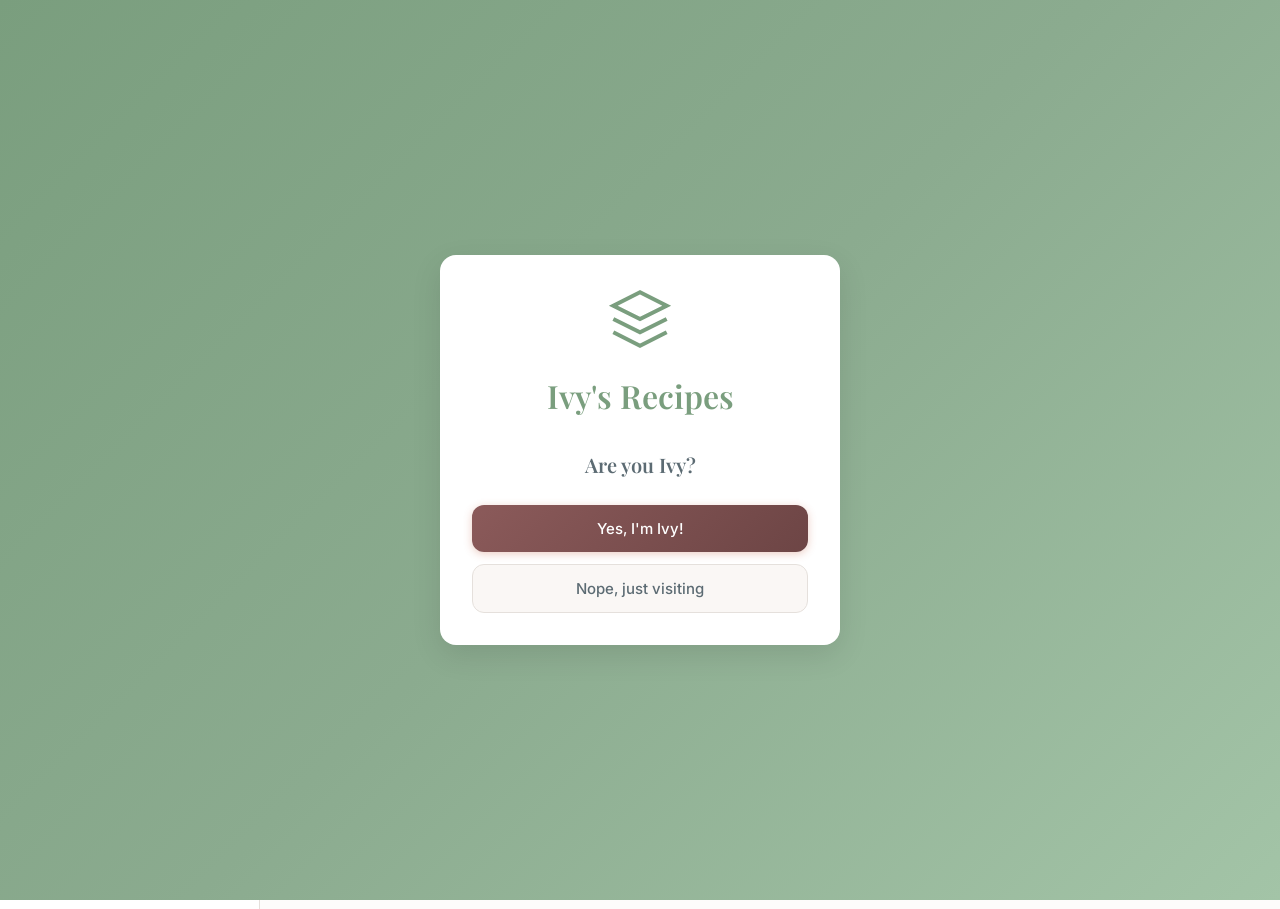
==== commit 92c22377: "Merge origin/main and resolve conflicts Keep inline day picker approach over cascading submenus, kee" ====
--- a/index.html
+++ b/index.html
@@ -275,14 +275,14 @@
                         <span class="recipe-count" id="recipe-count">0 recipes</span>
                         <!-- Meal Plan Actions (shown when viewing meal plan) -->
                         <div id="meal-plan-actions" class="meal-plan-actions" hidden>
-                            <button id="btn-rename-meal-plan" class="btn btn-sm btn-secondary" title="Rename">
+                            <button id="btn-rename-meal-plan" class="btn btn-sm btn-secondary" title="Rename meal plan">
                                 <svg width="14" height="14" viewBox="0 0 24 24" fill="none" stroke="currentColor" stroke-width="2">
                                     <path d="M11 4H4a2 2 0 0 0-2 2v14a2 2 0 0 0 2 2h14a2 2 0 0 0 2-2v-7"></path>
                                     <path d="M18.5 2.5a2.121 2.121 0 0 1 3 3L12 15l-4 1 1-4 9.5-9.5z"></path>
                                 </svg>
                                 Rename
                             </button>
-                            <button id="btn-copy-ingredients" class="btn btn-sm btn-primary" title="Copy all ingredients">
+                            <button id="btn-copy-ingredients" class="btn btn-sm btn-primary" title="Copy all ingredients for the week">
                                 <svg width="14" height="14" viewBox="0 0 24 24" fill="none" stroke="currentColor" stroke-width="2">
                                     <rect x="9" y="9" width="13" height="13" rx="2" ry="2"></rect>
                                     <path d="M5 15H4a2 2 0 0 1-2-2V4a2 2 0 0 1 2-2h9a2 2 0 0 1 2 2v1"></path>
@@ -913,6 +913,34 @@
             </div>
         </div>
 
+        <!-- Ingredients List Modal -->
+        <div id="modal-ingredients" class="modal" hidden>
+            <div class="modal-backdrop" data-close-modal></div>
+            <div class="modal-content modal-medium">
+                <div class="modal-header">
+                    <h2 id="ingredients-modal-title">Ingredients for the Week</h2>
+                    <div class="modal-actions">
+                        <button type="button" id="btn-copy-ingredients-modal" class="btn btn-primary btn-sm">
+                            <svg width="16" height="16" viewBox="0 0 24 24" fill="none" stroke="currentColor" stroke-width="2">
+                                <rect x="9" y="9" width="13" height="13" rx="2" ry="2"></rect>
+                                <path d="M5 15H4a2 2 0 0 1-2-2V4a2 2 0 0 1 2-2h9a2 2 0 0 1 2 2v1"></path>
+                            </svg>
+                            Copy
+                        </button>
+                        <button type="button" class="btn btn-icon modal-close-btn" aria-label="Close">
+                            <svg width="24" height="24" viewBox="0 0 24 24" fill="none" stroke="currentColor" stroke-width="2">
+                                <path d="M18 6 6 18M6 6l12 12"></path>
+                            </svg>
+                        </button>
+                    </div>
+                </div>
+                <div class="modal-body">
+                    <p class="help-text" style="margin-bottom: 0.75rem;">Edit the list below to remove items you already have or add extras.</p>
+                    <textarea id="ingredients-list-textarea" rows="20" style="width: 100%; font-family: inherit; font-size: 0.9375rem; line-height: 1.6; padding: 1rem; border: 1px solid var(--color-border); border-radius: var(--radius-md); resize: vertical;"></textarea>
+                </div>
+            </div>
+        </div>
+
         <!-- Suggestions Review Modal -->
         <div id="modal-suggestions" class="modal" hidden>
             <div class="modal-overlay modal-close-btn"></div>
--- a/styles.css
+++ b/styles.css
@@ -565,7 +565,7 @@
 /* Weekly Meal Plan View */
 .meal-plan-weekly-view {
     display: grid;
-    gap: 1rem;
+    gap: 1.5rem;
 }
 
 .meal-plan-day {
@@ -596,10 +596,10 @@
 
 .meal-plan-day-recipes {
     padding: 0.75rem;
-    min-height: 60px;
     display: flex;
     flex-direction: column;
     gap: 0.5rem;
+    min-height: 60px;
 }
 
 .meal-plan-day-recipes.empty {
@@ -1217,6 +1217,77 @@
     margin: 0.25rem 0;
 }
 
+/* Card Meal Plan Inline Menu */
+.card-meal-plan-section {
+    padding: 0.25rem 0;
+}
+
+.card-meal-plan-header {
+    pointer-events: none;
+    font-weight: 500;
+    color: var(--color-text-muted);
+    font-size: 0.8125rem;
+    padding: 0.375rem 0.75rem;
+}
+
+.card-meal-plan-empty {
+    padding: 0.25rem 0.5rem;
+}
+
+.card-meal-plan-empty p {
+    font-size: 0.75rem;
+    color: var(--color-text-muted);
+    padding: 0.25rem 0.5rem;
+    margin: 0;
+}
+
+.card-meal-plan-item {
+    padding: 0.375rem 0.75rem;
+    border-radius: var(--radius-sm);
+}
+
+.card-meal-plan-item:hover {
+    background: var(--color-cream);
+}
+
+.card-meal-plan-name {
+    font-size: 0.8125rem;
+    font-weight: 500;
+    color: var(--color-secondary);
+    margin-bottom: 0.375rem;
+}
+
+.card-meal-plan-days {
+    display: flex;
+    gap: 0.25rem;
+}
+
+.card-meal-plan-day-btn {
+    flex: 1;
+    padding: 0.375rem 0.25rem;
+    font-size: 0.6875rem;
+    font-weight: 500;
+    text-transform: uppercase;
+    background: var(--color-cream);
+    border: 1px solid var(--color-border);
+    border-radius: var(--radius-sm);
+    cursor: pointer;
+    transition: all var(--transition);
+    color: var(--color-text-muted);
+}
+
+.card-meal-plan-day-btn:hover {
+    background: var(--color-primary);
+    border-color: var(--color-primary);
+    color: white;
+}
+
+.card-meal-plan-new {
+    font-size: 0.8125rem;
+    color: var(--color-accent);
+    margin-top: 0.25rem;
+}
+
 /* View modal folder menu */
 .view-folder-menu {
     position: relative;
@@ -2343,6 +2414,12 @@
     .header-search {
         max-width: 250px;
     }
+}
+
+/* Mobile search elements - hidden by default on desktop */
+.mobile-search-backdrop,
+.mobile-search-popup {
+    display: none;
 }
 
 @media (max-width: 768px) {
